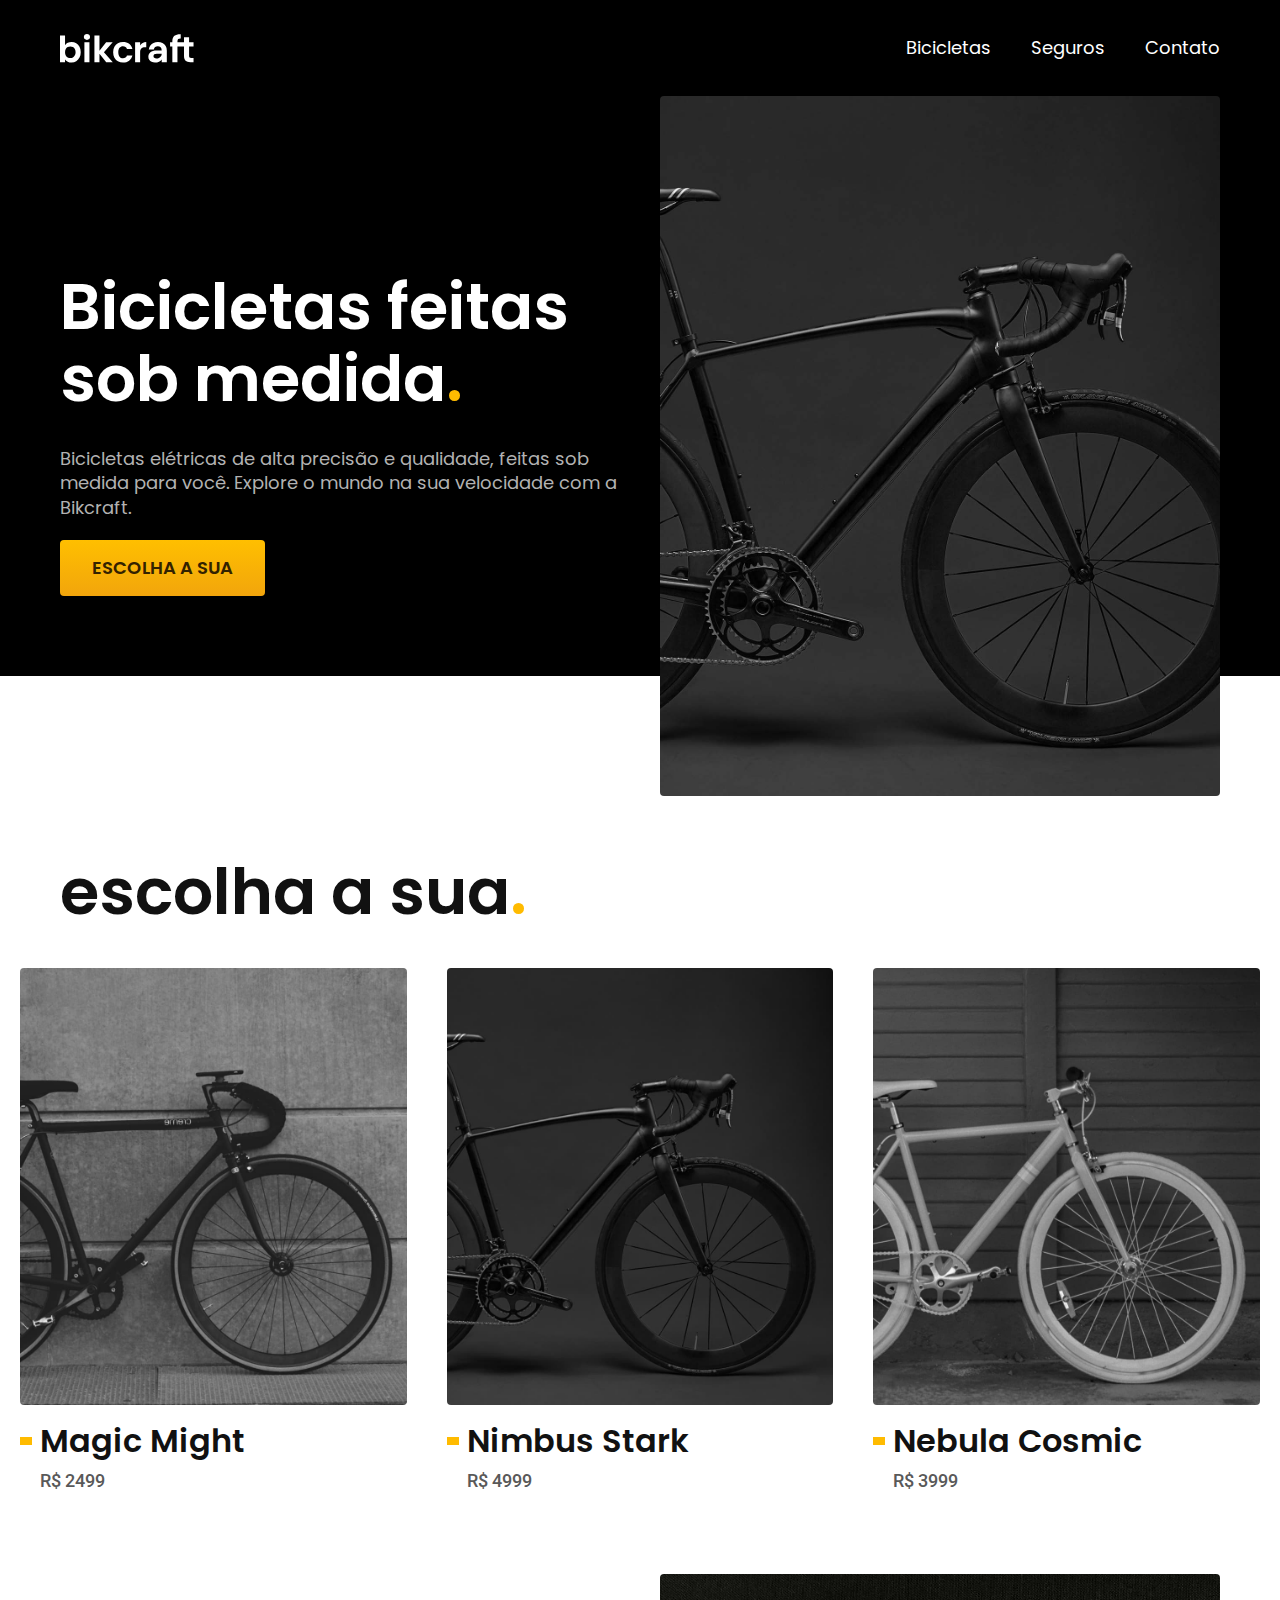
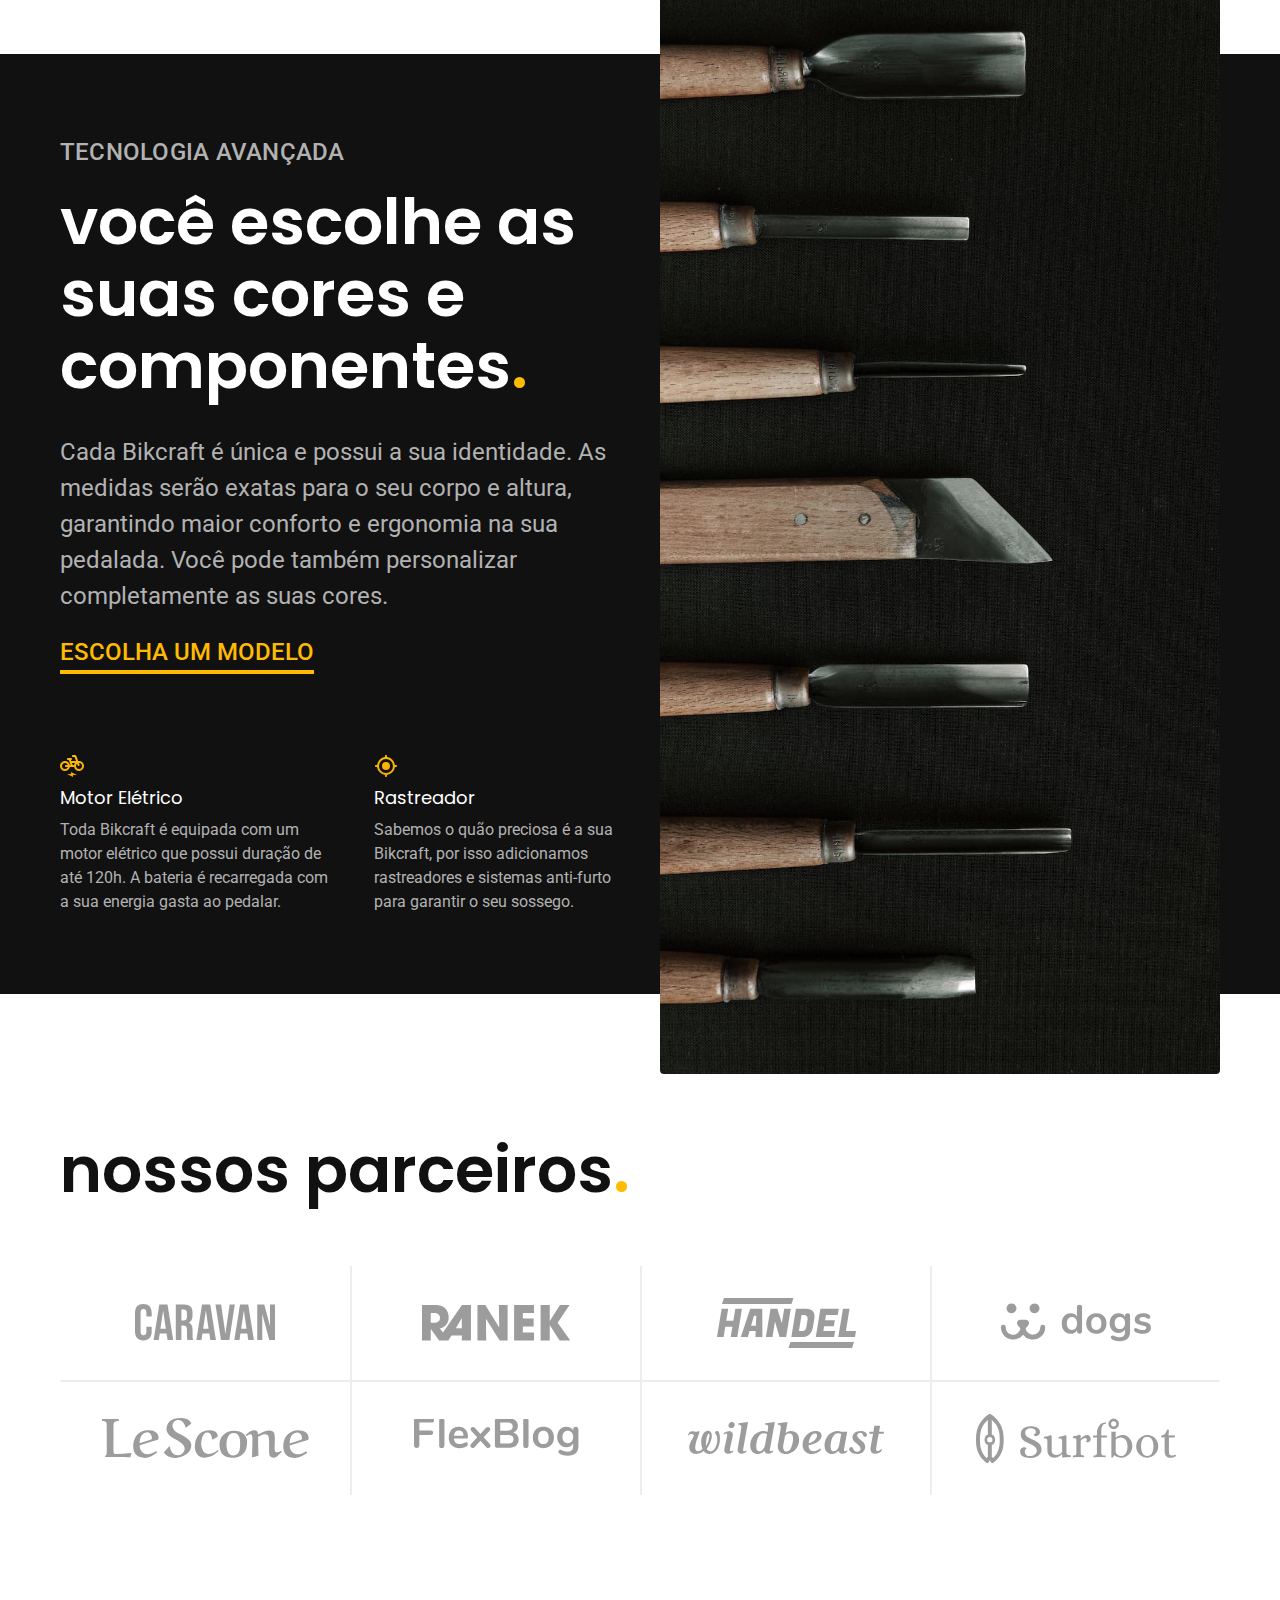
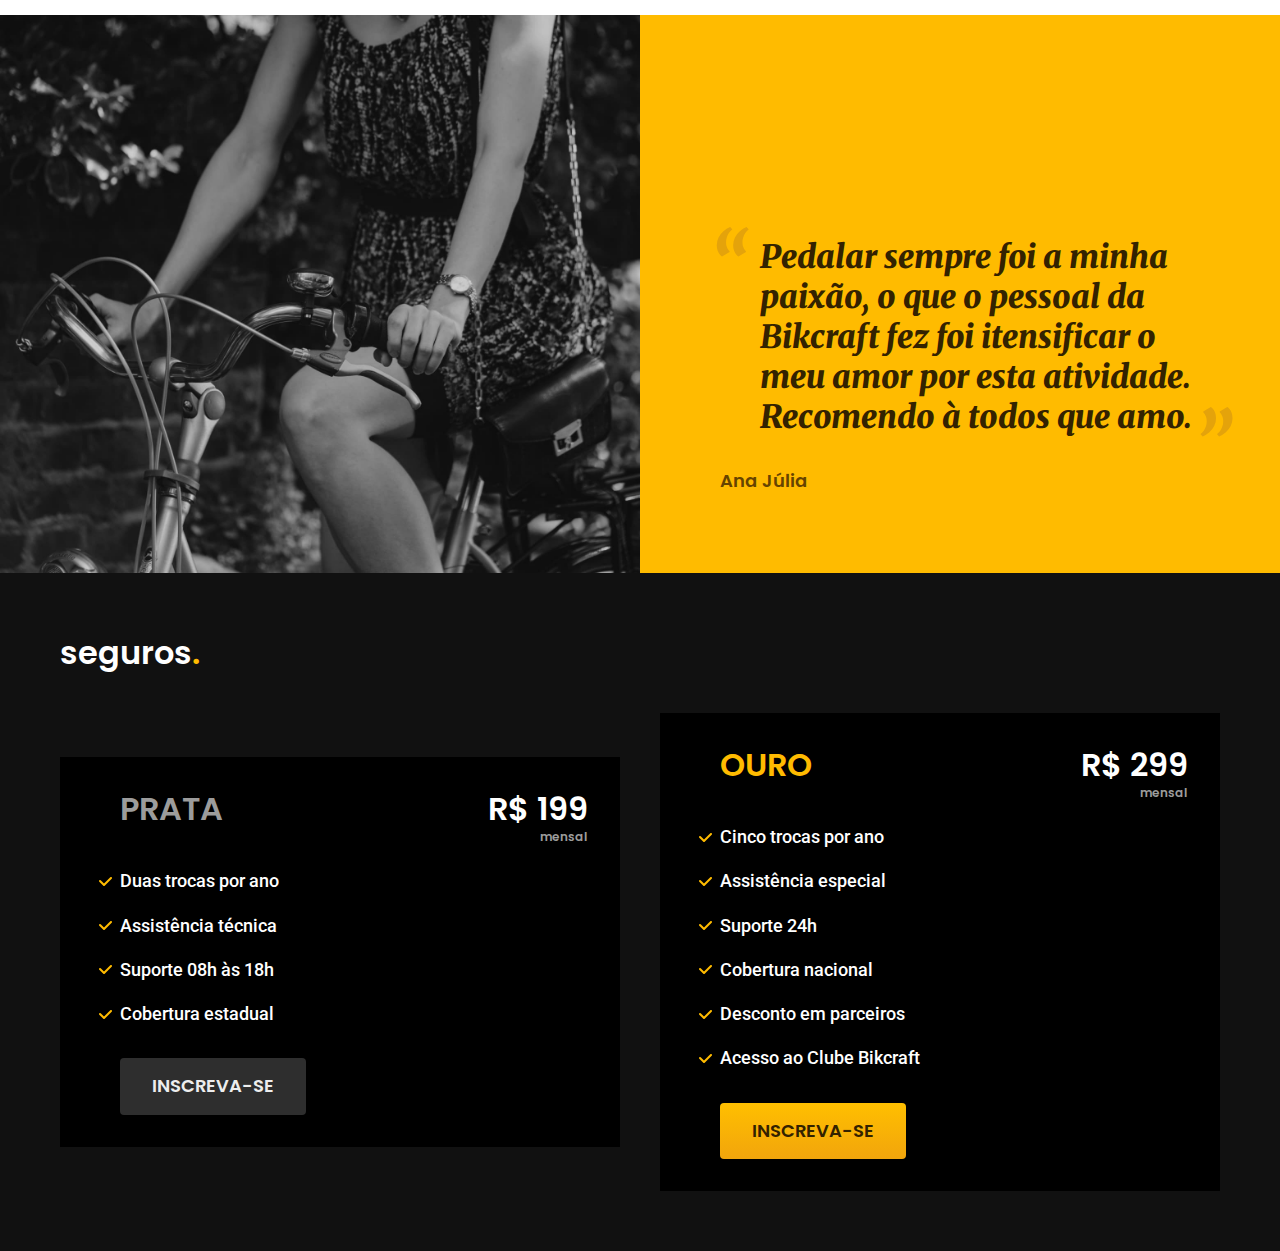
==== index.html @ 4580981f "seguros-3" ====
<!DOCTYPE html>
<html lang="pt-br">

<head>
    <meta charset="UTF-8">
    <meta http-equiv="X-UA-Compatible" content="IE=edge">
    <meta name="viewport" content="width=device-width, initial-scale=1.0">
    <title>Bikcraft - Bicicletas Elétricas</title>
    <meta name="description" content="Bicicletas elétricas de alta precisão e qualidade,  feitas sob medida para o cliente. Explore o mundo na sua velocidade com a Bikcraft.">
    <link rel="stylesheet" href="./css/style.css">
    <link rel="preconnect" href="https://fonts.googleapis.com">
    <link rel="preconnect" href="https://fonts.gstatic.com" crossorigin>
    <link href="https://fonts.googleapis.com/css2?family=Merriweather:ital,wght@1,900&family=Poppins:wght@400;600&family=Roboto:wght@400;500&display=swap" rel="stylesheet">
</head>

<body>
    <header class="header-bg">
        <div class="header container">
            <a href="./">
                <img src="./img/bikcraft.svg" alt="Bikcraft">
            </a>
            <nav aria-label="primaria"></nav>
            <ul class="header-menu font-1-m cor-0">
                <li><a href="./bicicletas.html">Bicicletas</a></li>
                <li><a href="./seguros.html">Seguros</a></li>
                <li><a href="./contato.html">Contato</a></li>
            </ul>
        </div>
    </header>
    <main class="introducao-bg">
        <div class="introducao container">
            <div class="introducao-conteudo">
                <h1 class="font-1-xxl cor-0">Bicicletas feitas sob medida<span class="cor-p1">.</span></h1>
                <p class="font-1-m cor-5">Bicicletas elétricas de alta precisão e qualidade, feitas sob medida para você. Explore o mundo na sua velocidade com a Bikcraft.</p>
                <a class="botao" href="./bicicletas.html">Escolha a sua</a>
            </div>
            <div class="introducao-imagem">
                <img src="./img/fotos/introducao.jpg" alt="Bicicleta elétrica preta.">
            </div>
        </div>
    </main>
    <article class="bicicletas-lista">
        <h2 class="font-1-xxl container">escolha a sua<span class="cor-p1">.</span></h2>
        <ul>
            <li>
                <a href="./bicicletas.html">
                    <img src="./img/bicicletas/magic-home.jpg" alt="Bicicleta Magic Might">
                    <h3 class="font-1-xl">Magic Might</h3>
                    <span class="font-2-m cor-8">R$ 2499</span>
                </a>
            </li>
            <li>
                <a href="./bicicletas.html">
                    <img src="./img/bicicletas/nimbus-home.jpg" alt="Bicicleta Nimbus Stark">
                    <h3 class="font-1-xl">Nimbus Stark</h3>
                    <span class="font-2-m cor-8">R$ 4999</span>
                </a>
            </li>
            <li>
                <a href="./bicicletas.html">
                    <img src="./img/bicicletas/nebula-home.jpg" alt="Bicicleta Nebula Cosmic">
                    <h3 class="font-1-xl">Nebula Cosmic</h3>
                    <span class="font-2-m cor-8">R$ 3999</span>
                </a>
            </li>
        </ul>
    </article>
    <article class="tecnologia-bg">
        <div class="tecnologia container">
            <div class="tecnologia-conteudo">
                <span class="font-2-l-b cor-5">Tecnologia avançada</span>
                <h2 class="font-1-xxl cor-0">você escolhe as suas cores e componentes<span class="cor-p1">.</span></h2>
                <p class="font-2-l cor-5">Cada Bikcraft é única e possui a sua identidade. As medidas serão exatas para o seu corpo e altura, garantindo maior conforto e ergonomia na sua pedalada. Você pode também personalizar completamente as suas cores.</p>
                <a class="link" href="./bicicletas.html">escolha um modelo</a>
                <div class="tecnologia-vantagens">
                    <div>
                        <img src="./img/icones/eletrica.svg" alt="">
                        <h3 class="font-1-m cor-0">Motor Elétrico</h3>
                        <p class="font-2-s cor-5">Toda Bikcraft é equipada com um motor elétrico que possui duração de até 120h. A bateria é recarregada com a sua energia gasta ao pedalar.</p>
                    </div>
                    <div>
                        <img src="./img/icones/rastreador.svg" alt="">
                        <h3 class="font-1-m cor-0">Rastreador</h3>
                        <p class="font-2-s cor-5">Sabemos o quão preciosa é a sua Bikcraft, por isso adicionamos rastreadores e sistemas anti-furto para garantir o seu sossego.</p>
                    </div>
                </div>
            </div>
            <div class="tecnologia-imagem">
                <img src="./img/fotos/tecnologia.jpg" alt="">
            </div>
        </div>
    </article>
    <section class="parceiros container">
        <h2 class="font-1-xxl">nossos parceiros<span class="cor-p1">.</span></h2>
        <ul>
            <li><img src="./img/parceiros/caravan.svg" alt="caravan"></li>
            <li><img src="./img/parceiros/ranek.svg" alt="ranek"></li>
            <li><img src="./img/parceiros/handel.svg" alt="handel"></li>
            <li><img src="./img/parceiros/dogs.svg" alt="dogs"></li>
            <li><img src="./img/parceiros/lescone.svg" alt="lescone"></li>
            <li><img src="./img/parceiros/flexblog.svg" alt="flexblog"></li>
            <li><img src="./img/parceiros/wildbeast.svg" alt="wildbeast"></li>
            <li><img src="./img/parceiros/surfbot.svg" alt="surfbot"></li>
        </ul>
    </section>
    <section class="depoimento" aria-label="depoimento">
        <div>
            <img src="img/fotos/depoimento.jpg" alt="Pessoa pedalando uma bikcraft">
        </div>
        <div class="depoimento-conteudo">
            <blockquote class="font-1-xl cor-p5">
                <p>
                Pedalar sempre foi a minha paixão, o que o pessoal da Bikcraft fez foi itensificar o meu amor por esta atividade. Recomendo à todos que amo.
                </p>
        </blockquote>
            <span class="font-1-m-b cor-p4">Ana Júlia</span>
        </div>
    </section>
    <article class="seguros-bg">
        <div class="seguros container">
        <h2 class="font-1-xl cor-0 ">seguros<span class="cor-p1">.</span></h2>
        <div class="seguros-item">
            <h3 class="font-1-xl cor-6">PRATA</h3>
            <span class="font-1-xl cor-0">R$ 199 <span class="font-1-xs cor-6">mensal</span></span>
            <ul class="font-2-m cor-0">
                <li>Duas trocas por ano</li>
                <li>Assistência técnica</li>
                <li>Suporte 08h às 18h</li>
                <li>Cobertura estadual</li>
            </ul>
            <a href="./seguros.html" class="botao secundario">inscreva-se</a>
        </div>
        <div class="seguros-item">
            <h3 class="font-1-xl cor-p1">OURO</h3>
            <span class="font-1-xl cor-0">R$ 299 <span class="font-1-xs cor-6">mensal</span></span>
            <ul class="font-2-m cor-0">
                <li>Cinco trocas por ano</li>
                <li>Assistência especial</li>
                <li>Suporte 24h</li>
                <li>Cobertura nacional</li>
                <li>Desconto em parceiros</li>
                <li>Acesso ao Clube Bikcraft</li>
            </ul>
            <a href="./seguros.html" class="botao">inscreva-se</a>
        </div>
    </div>
    </article>
</bdy>
</html>
---- css/style.css ----
/*  Global */
@import "./global/global.css";
@import "./global/header.css";

/* Utilidades */
@import "./utilidades/tipografia.css";
@import "./utilidades/cores.css";
@import "./utilidades/componentes.css";

/* Home */
@import "./home/introducao.css";
@import "./home/tecnologia.css";
@import "./home/parceiros.css";
@import "./home/depoimento.css";

/* Bicicletas */
@import "./bicicletas/bicicletas-lista.css";

/* Seguros */
@import "./seguros/seguros.css";
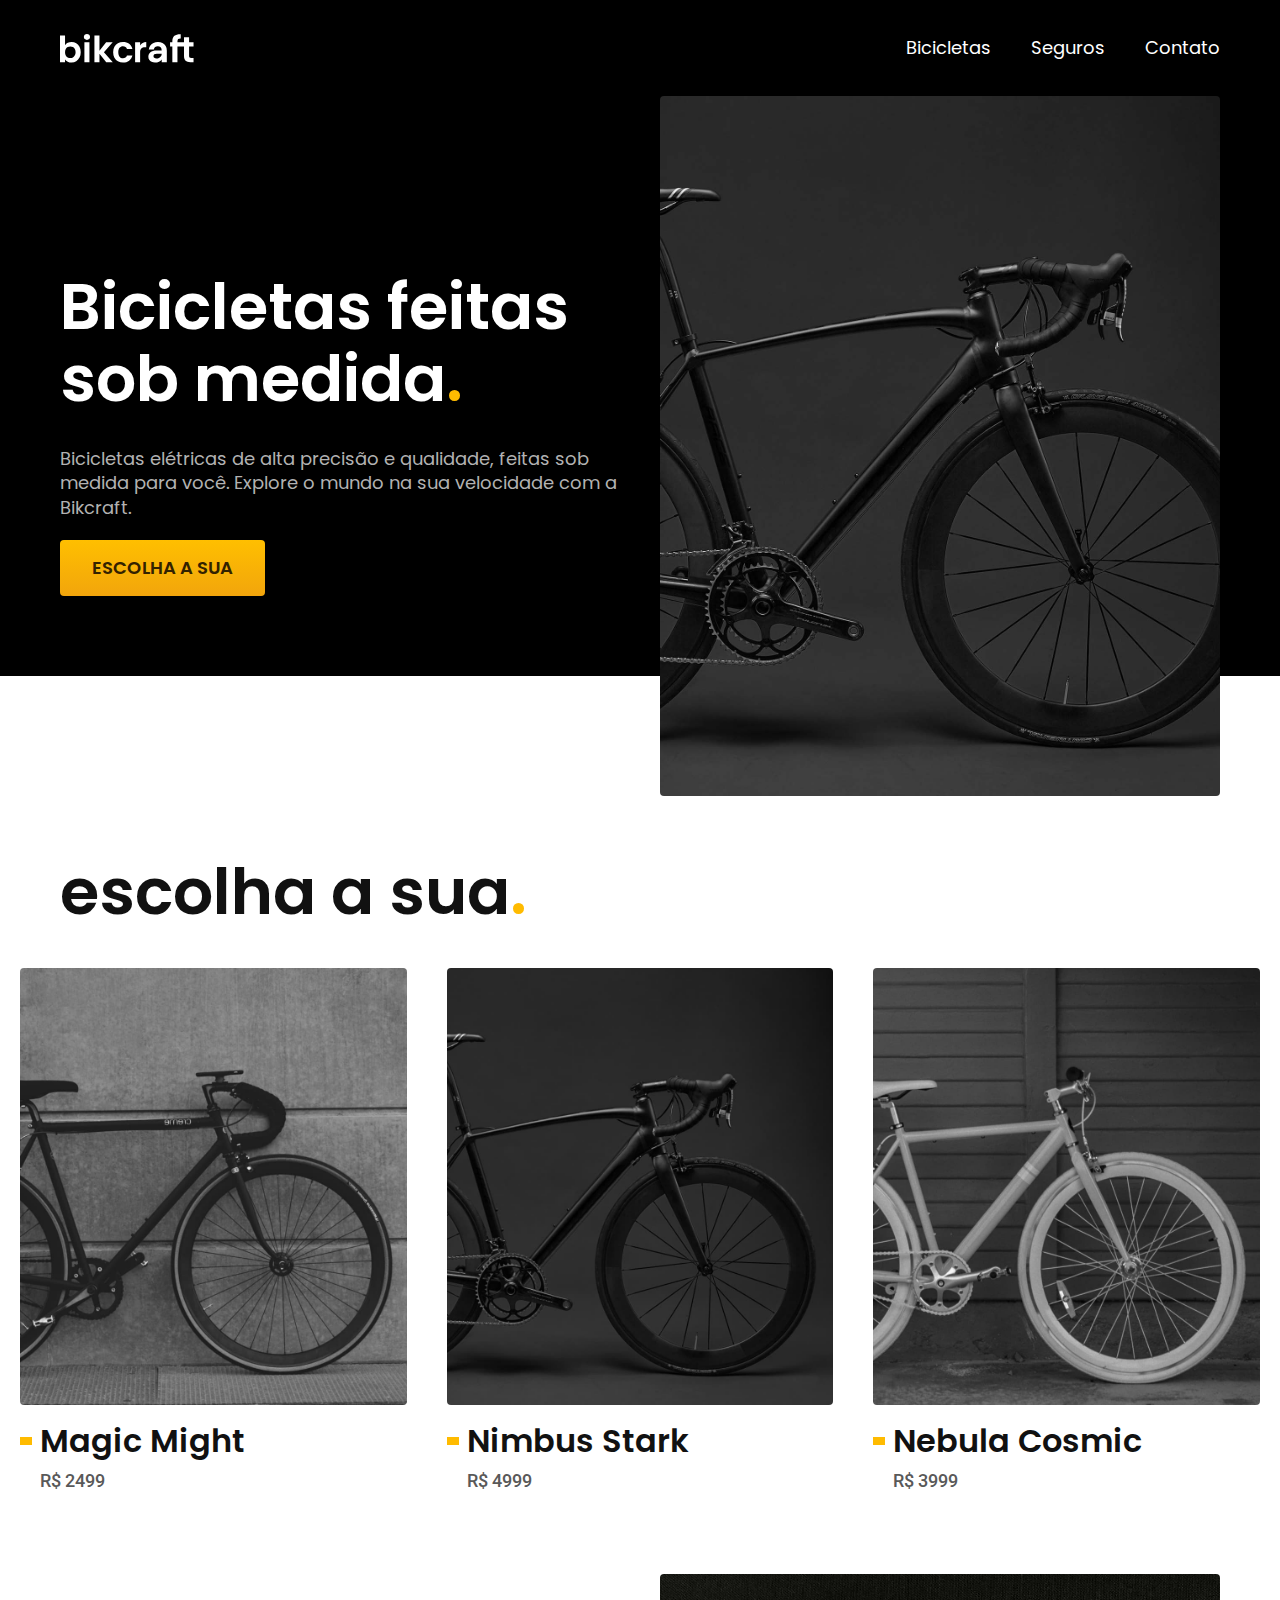
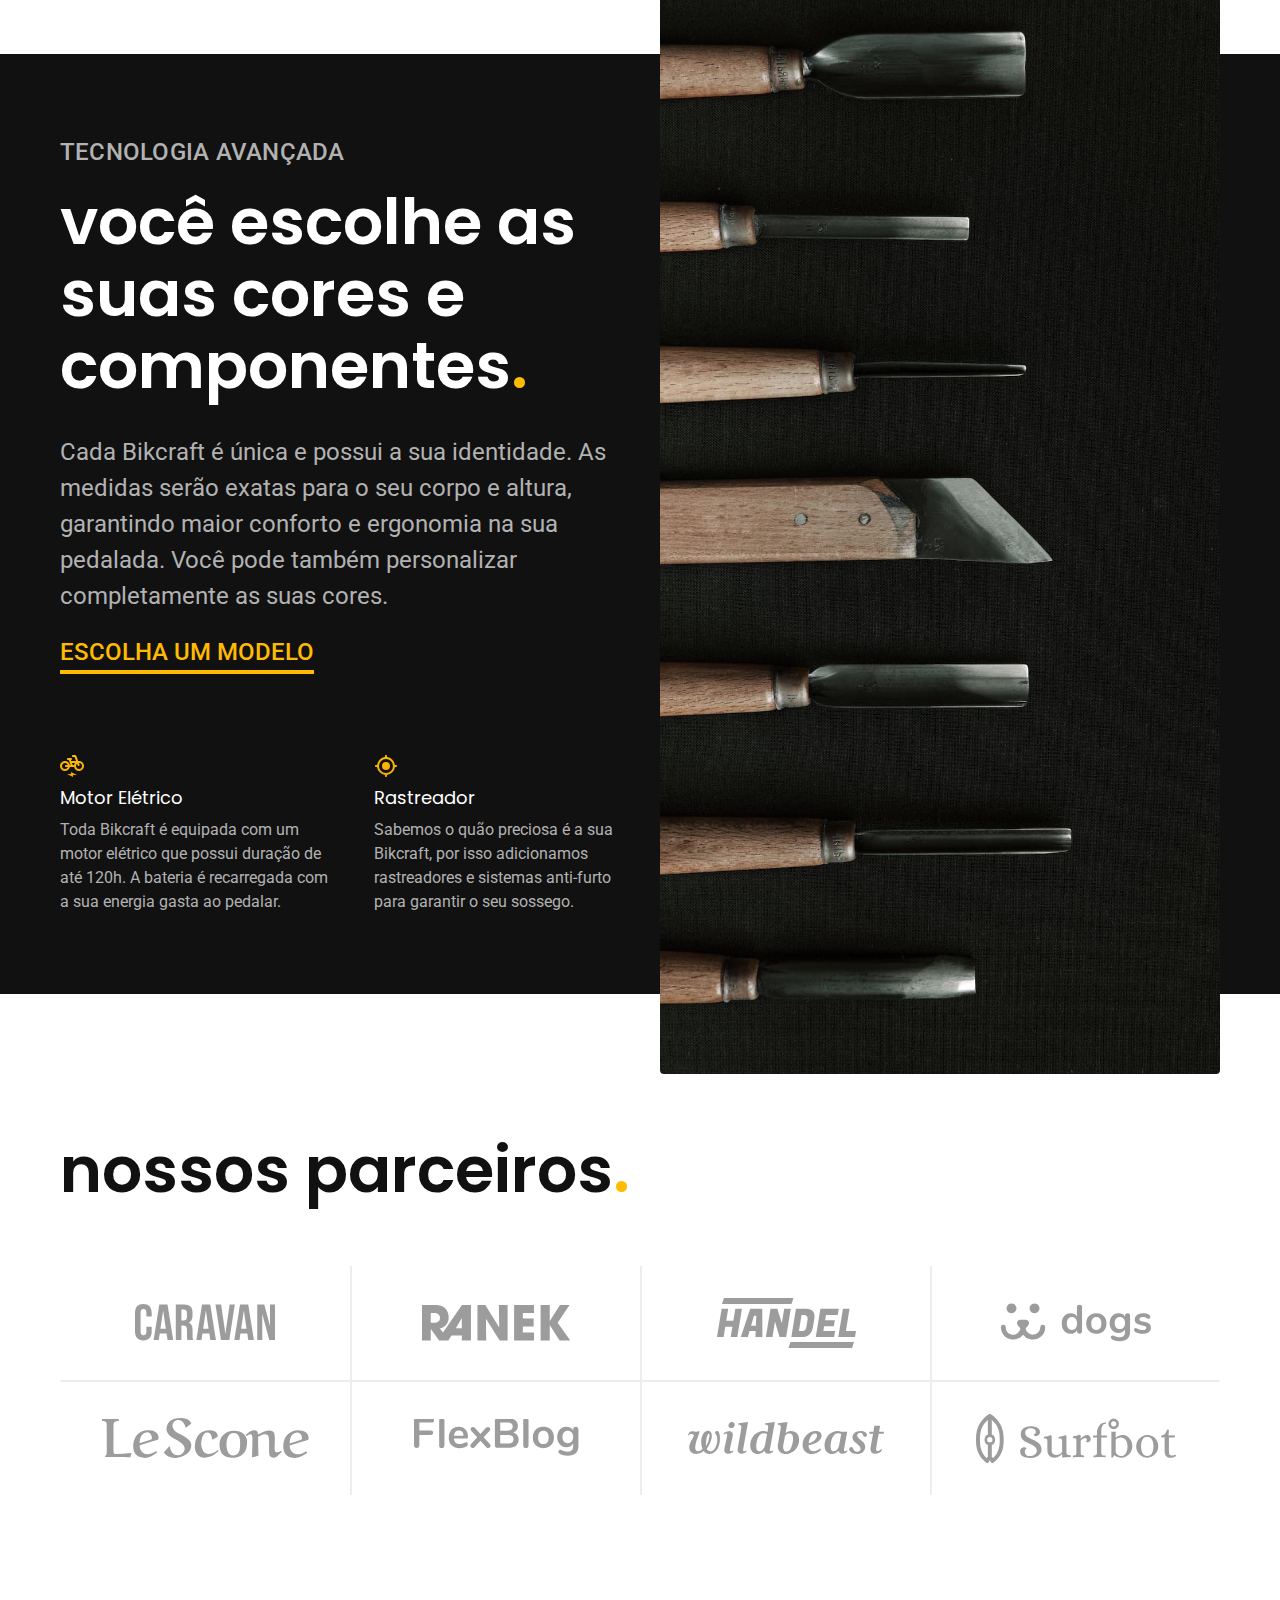
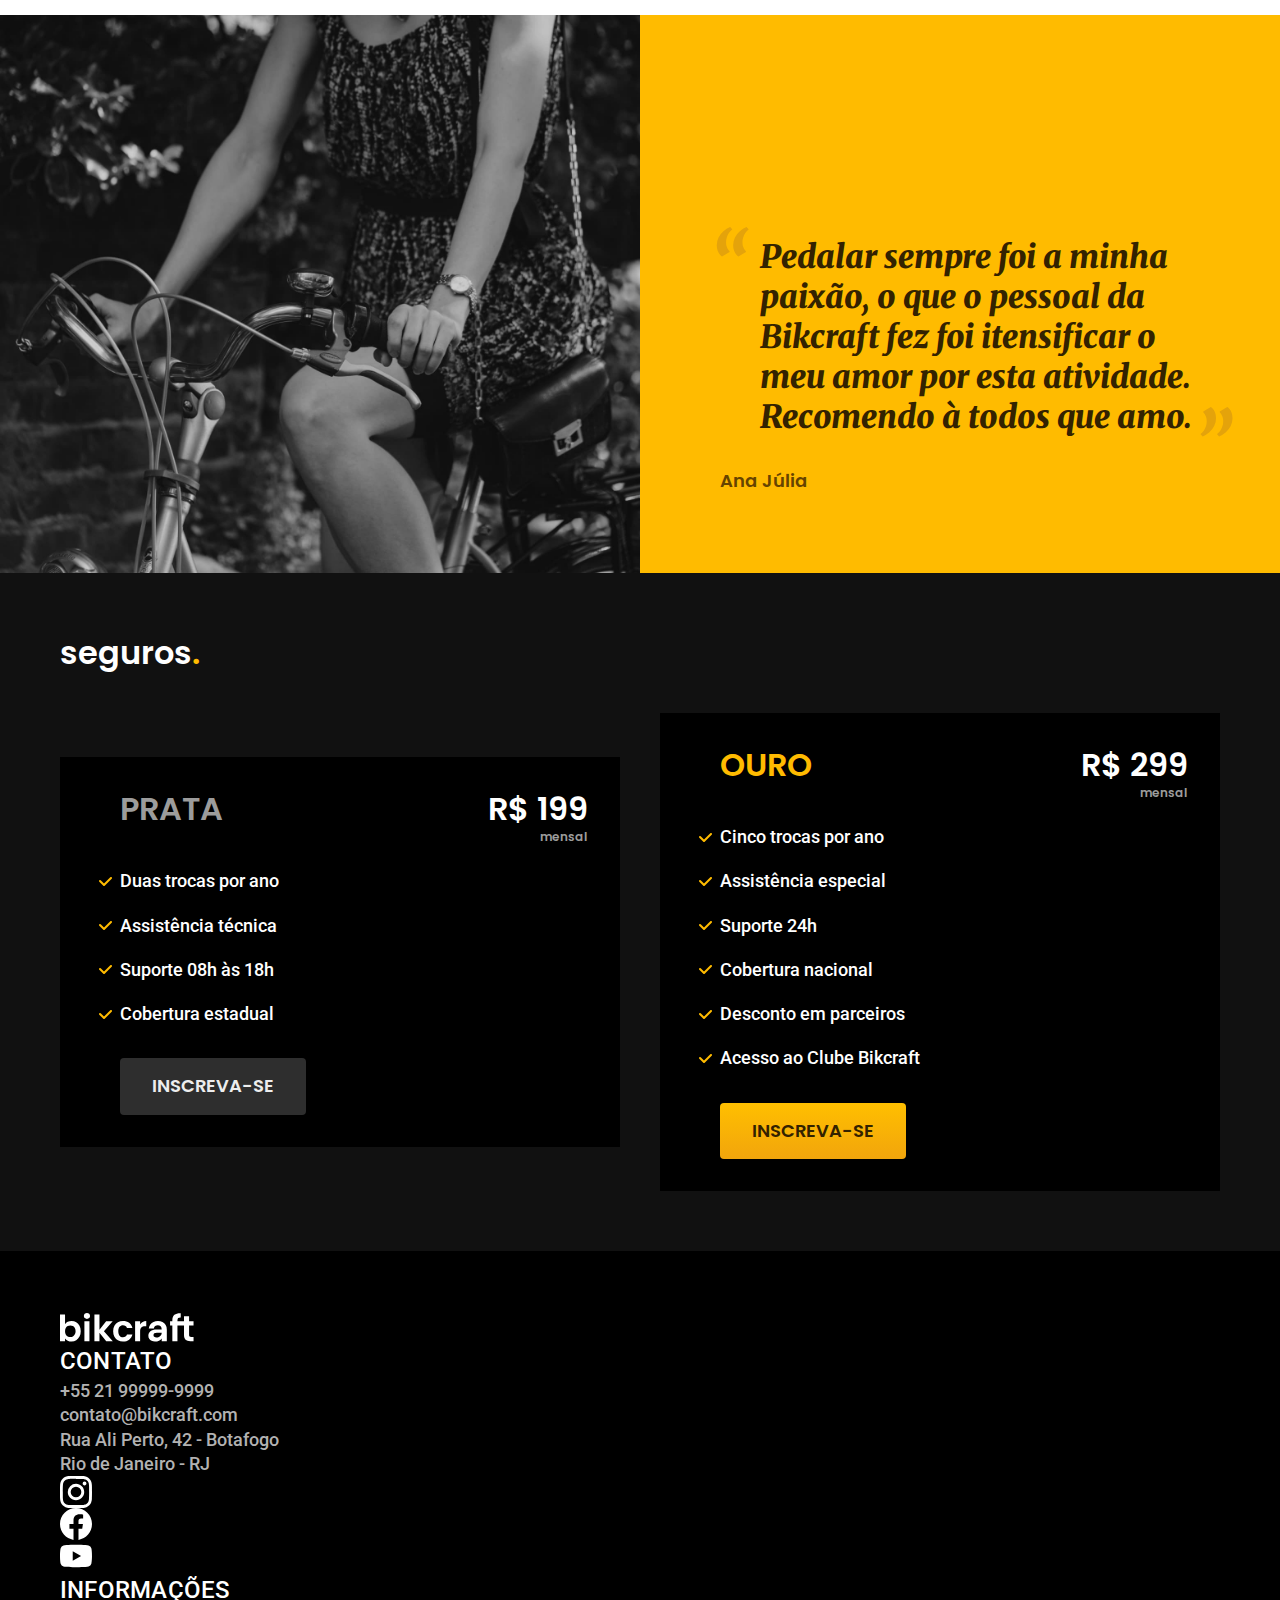
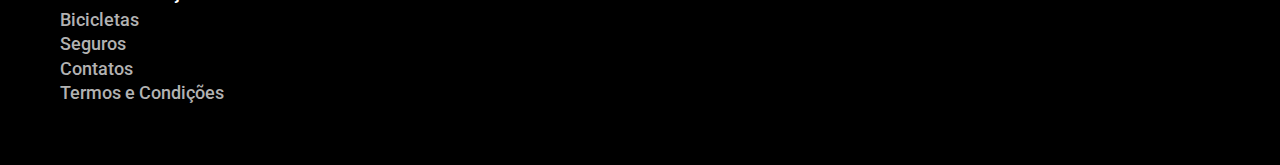
==== commit e1d27286: "footer-1" ====
--- a/index.html
+++ b/index.html
@@ -145,5 +145,33 @@
         </div>
     </div>
     </article>
+    <footer class="footer-bg">
+        <div class="footer container">
+            <img src="./img/bikcraft.svg" alt="">
+            <div class="footer-contato">
+                <h3 class="font-2-l-b cor-0">contato</h3>
+                <ul class="font-2-m cor-5">
+                    <li><a href="tel:+55219999999999">+55 21 99999-9999</a></li>
+                    <li><a href="mailto:contato@bikcraft.com">contato@bikcraft.com</a></li>
+                    <li>Rua Ali Perto, 42 - Botafogo</li>
+                    <li>Rio de Janeiro - RJ</li>
+                </ul>
+                <div class="footer-redes">
+                    <img src="./img/redes/instagram.svg" alt="Instagram">
+                    <img src="./img/redes/facebook.svg" alt="Facebook">
+                    <img src="./img/redes/youtube.svg" alt="YouTube">
+                </div>
+            </div>
+            <div class="footer-informacoes">
+                <h3 class="font-2-l-b cor-0">informações</h3>
+                <ul class="font-2-m cor-5">
+                    <li><a href="./bicicletas.html">Bicicletas</a></li>
+                    <li><a href="./seguros.html">Seguros</a></li>
+                    <li><a href="./contato.html">Contatos</a></li>
+                    <li><a href="./termos.html">Termos e Condições</a></li>
+                </ul>
+            </div>
+        </div>
+    </footer>
 </bdy>
 </html>--- a/css/style.css
+++ b/css/style.css
@@ -1,6 +1,7 @@
 /*  Global */
 @import "./global/global.css";
 @import "./global/header.css";
+@import "./global/footer.css";
 
 /* Utilidades */
 @import "./utilidades/tipografia.css";
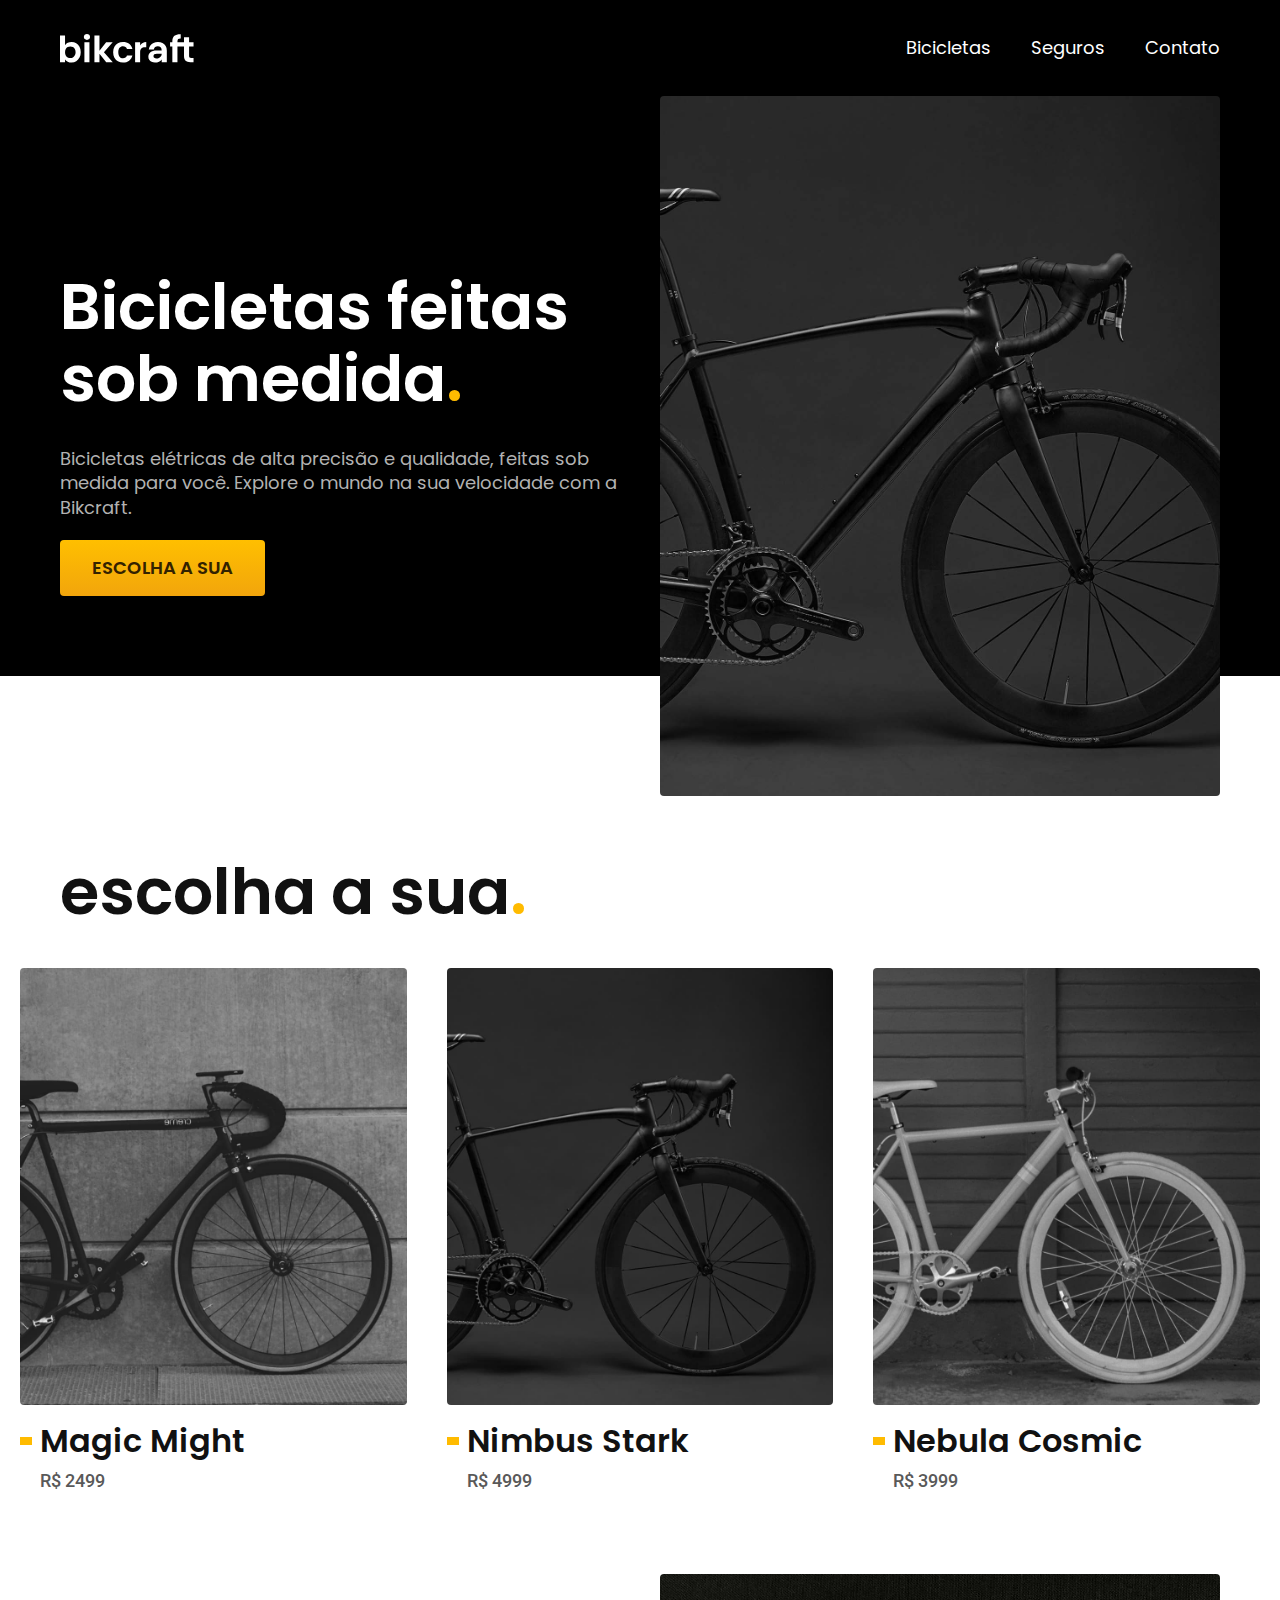
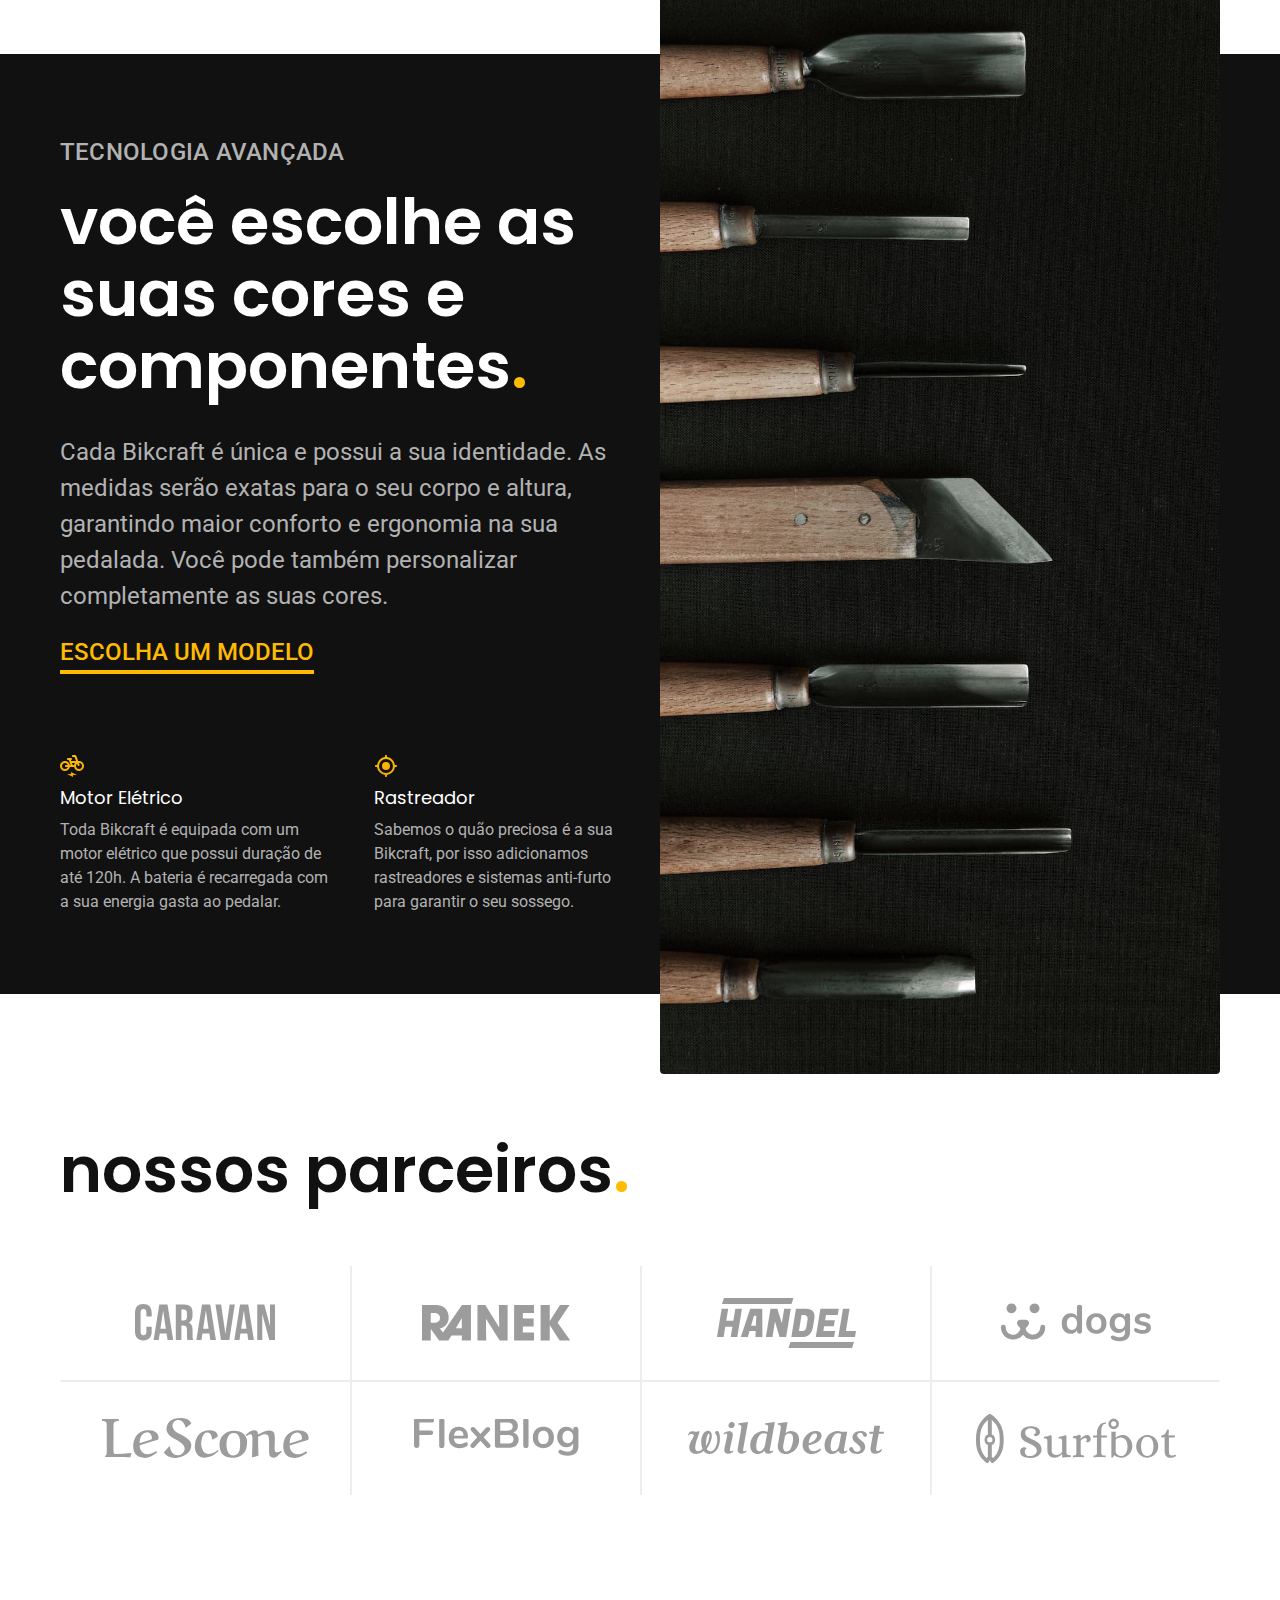
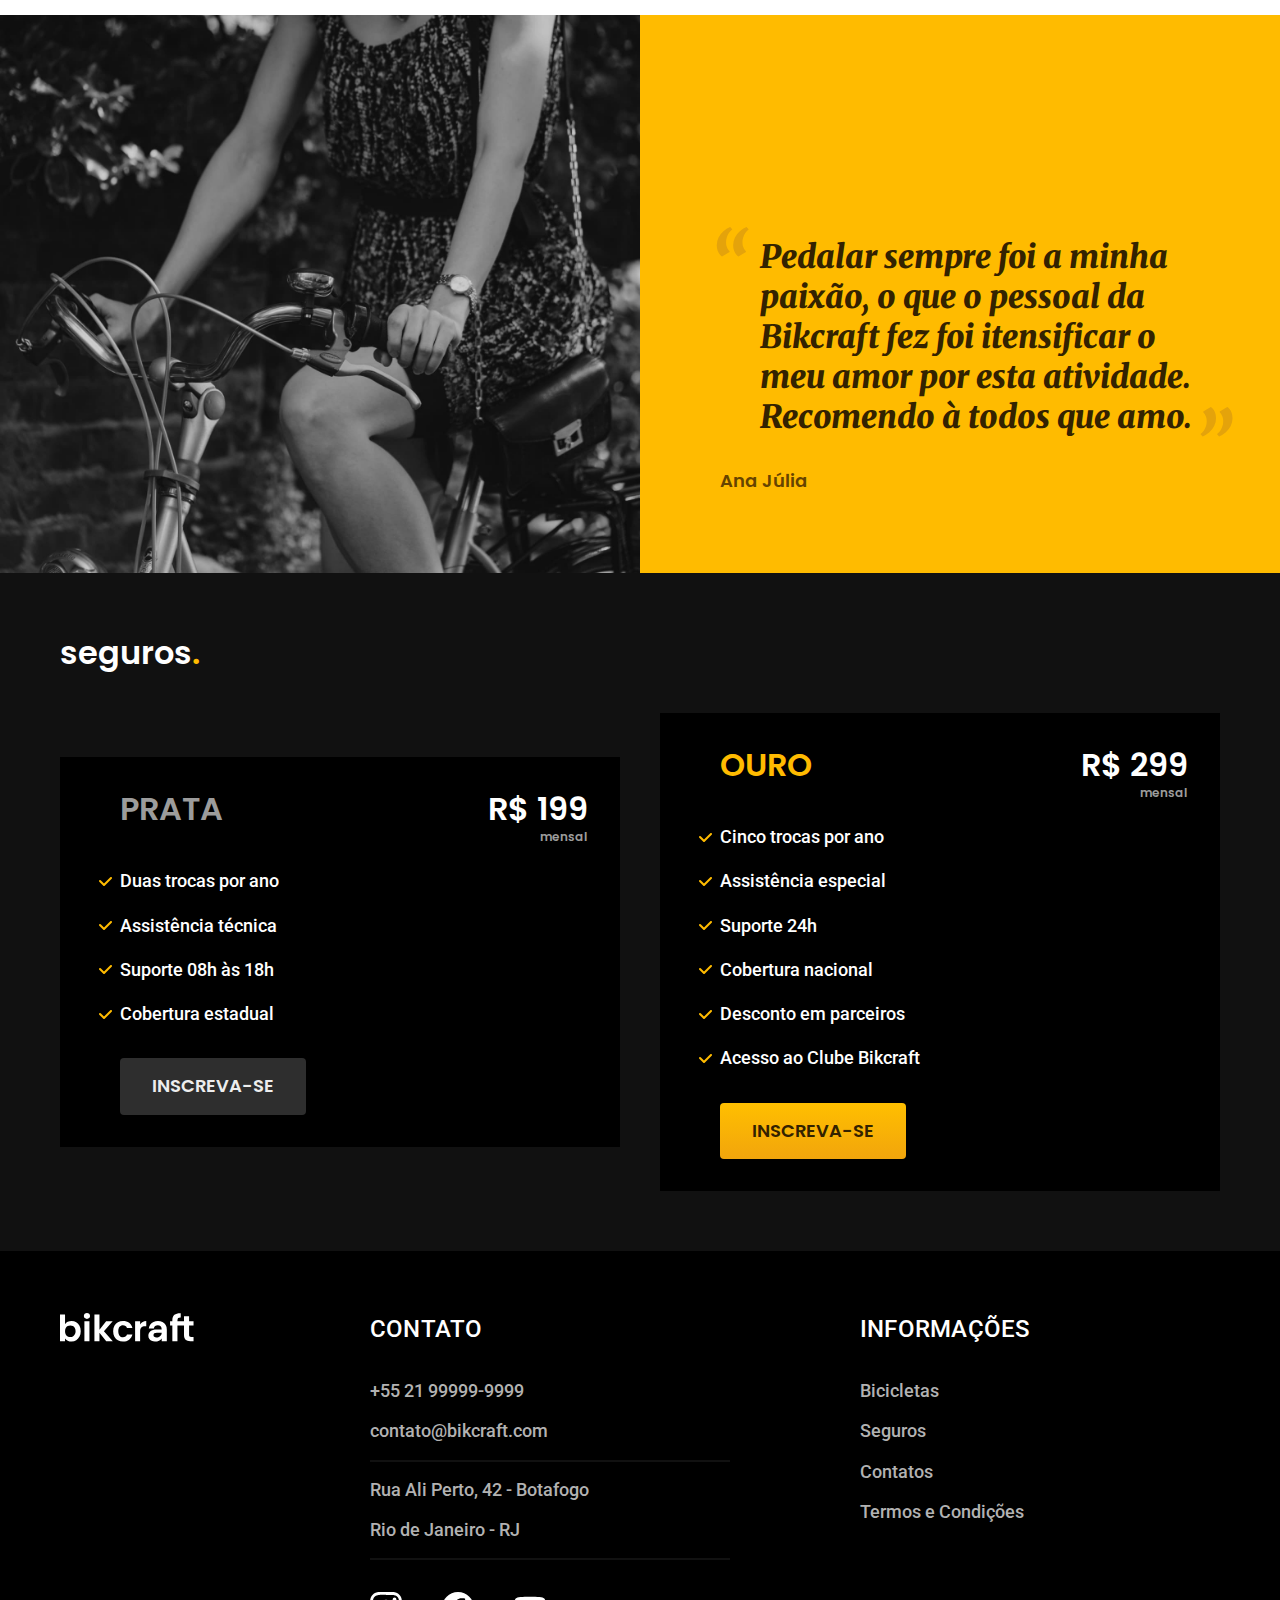
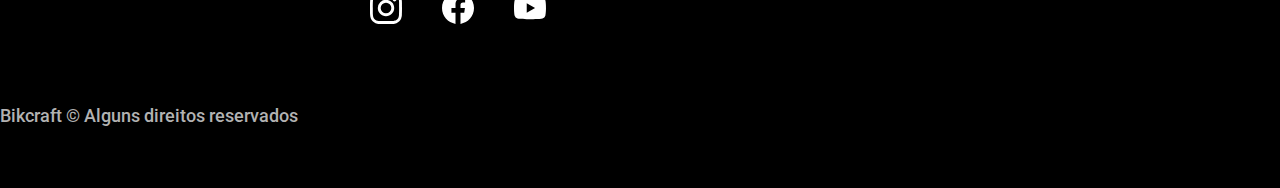
==== commit 7a1fead1: "footer-2" ====
--- a/index.html
+++ b/index.html
@@ -172,6 +172,7 @@
                 </ul>
             </div>
         </div>
+        <p class="footer-copy font-2-m cor-5">Bikcraft © Alguns direitos reservados</p>
     </footer>
 </bdy>
 </html>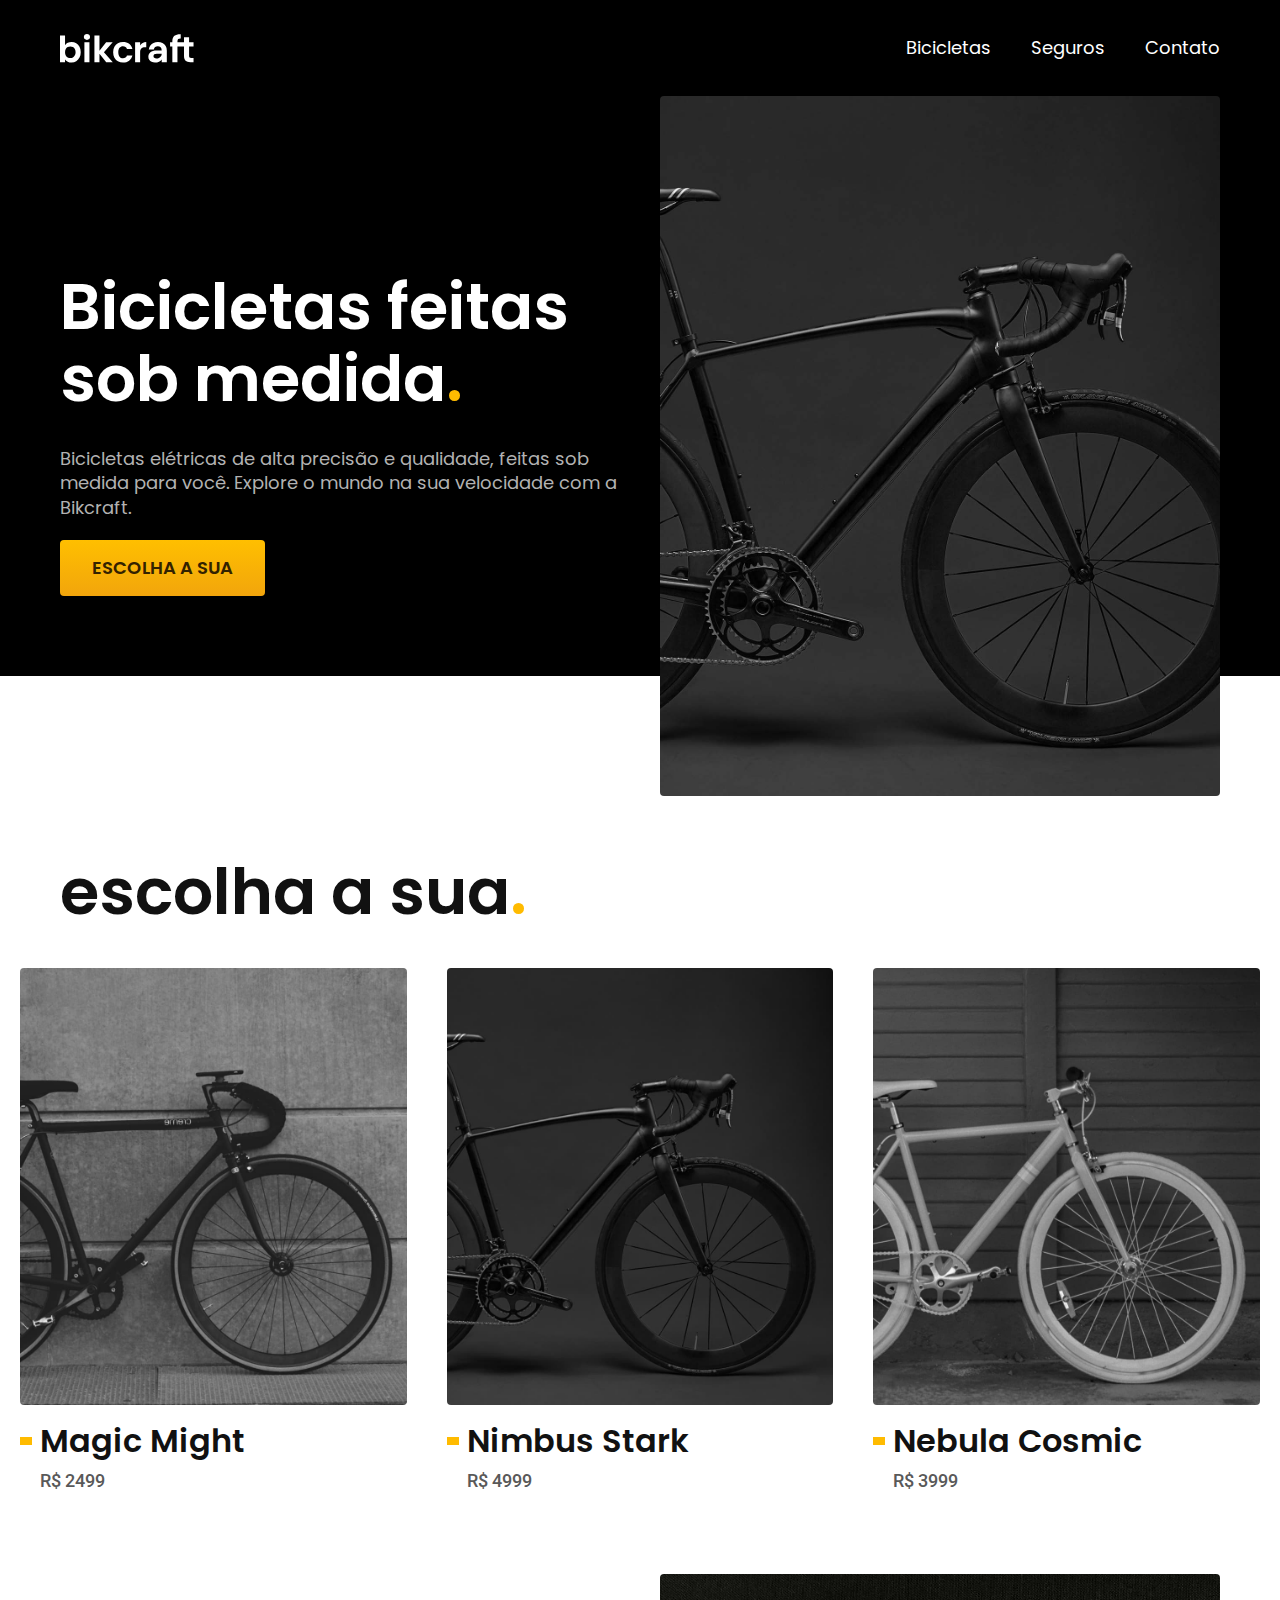
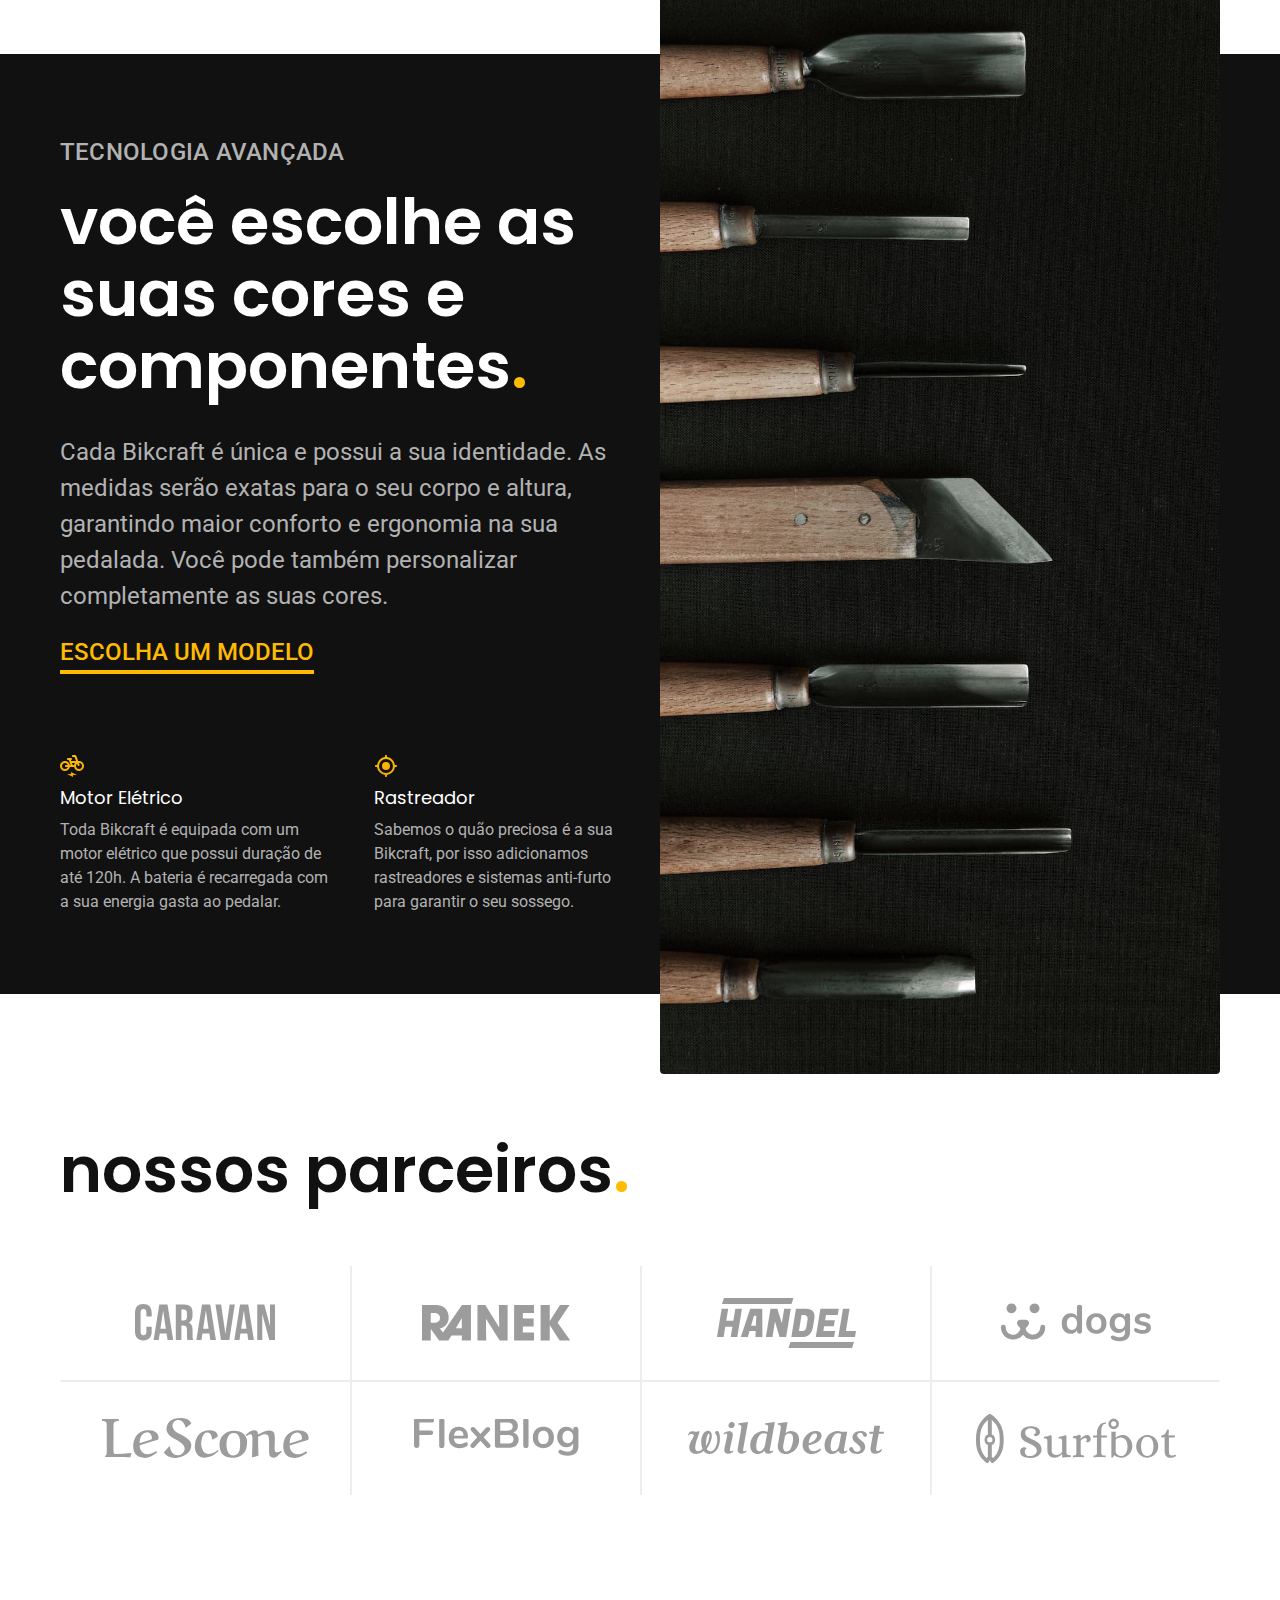
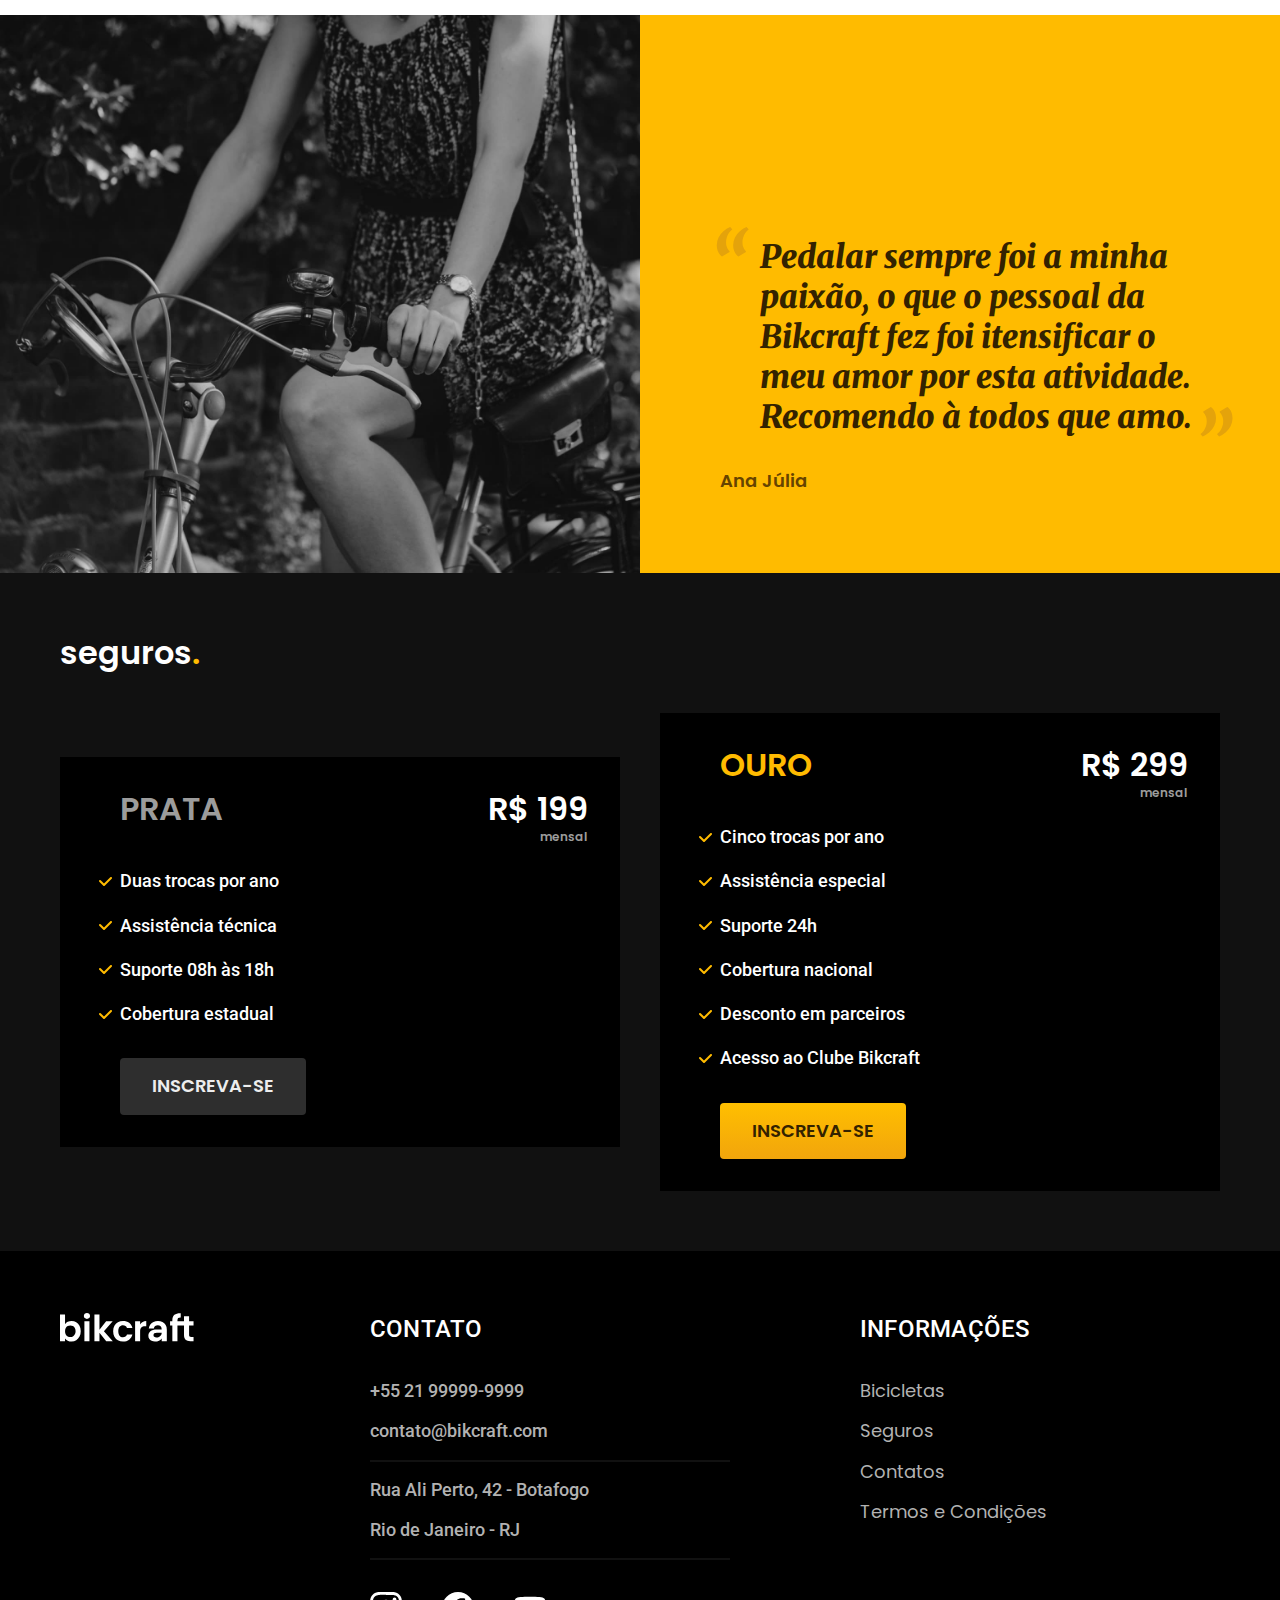
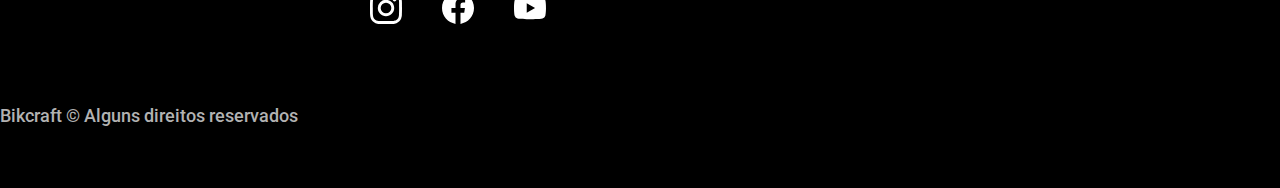
==== commit 720e44fc: "termos" ====
--- a/index.html
+++ b/index.html
@@ -164,7 +164,7 @@
             </div>
             <div class="footer-informacoes">
                 <h3 class="font-2-l-b cor-0">informações</h3>
-                <ul class="font-2-m cor-5">
+                <ul class="font-1-m cor-5">
                     <li><a href="./bicicletas.html">Bicicletas</a></li>
                     <li><a href="./seguros.html">Seguros</a></li>
                     <li><a href="./contato.html">Contatos</a></li>
@@ -174,5 +174,5 @@
         </div>
         <p class="footer-copy font-2-m cor-5">Bikcraft © Alguns direitos reservados</p>
     </footer>
-</bdy>
+</body>
 </html>--- a/css/style.css
+++ b/css/style.css
@@ -18,4 +18,7 @@
 @import "./bicicletas/bicicletas-lista.css";
 
 /* Seguros */
-@import "./seguros/seguros.css";+@import "./seguros/seguros.css";
+
+/* Termos */
+@import "./termos/termos.css";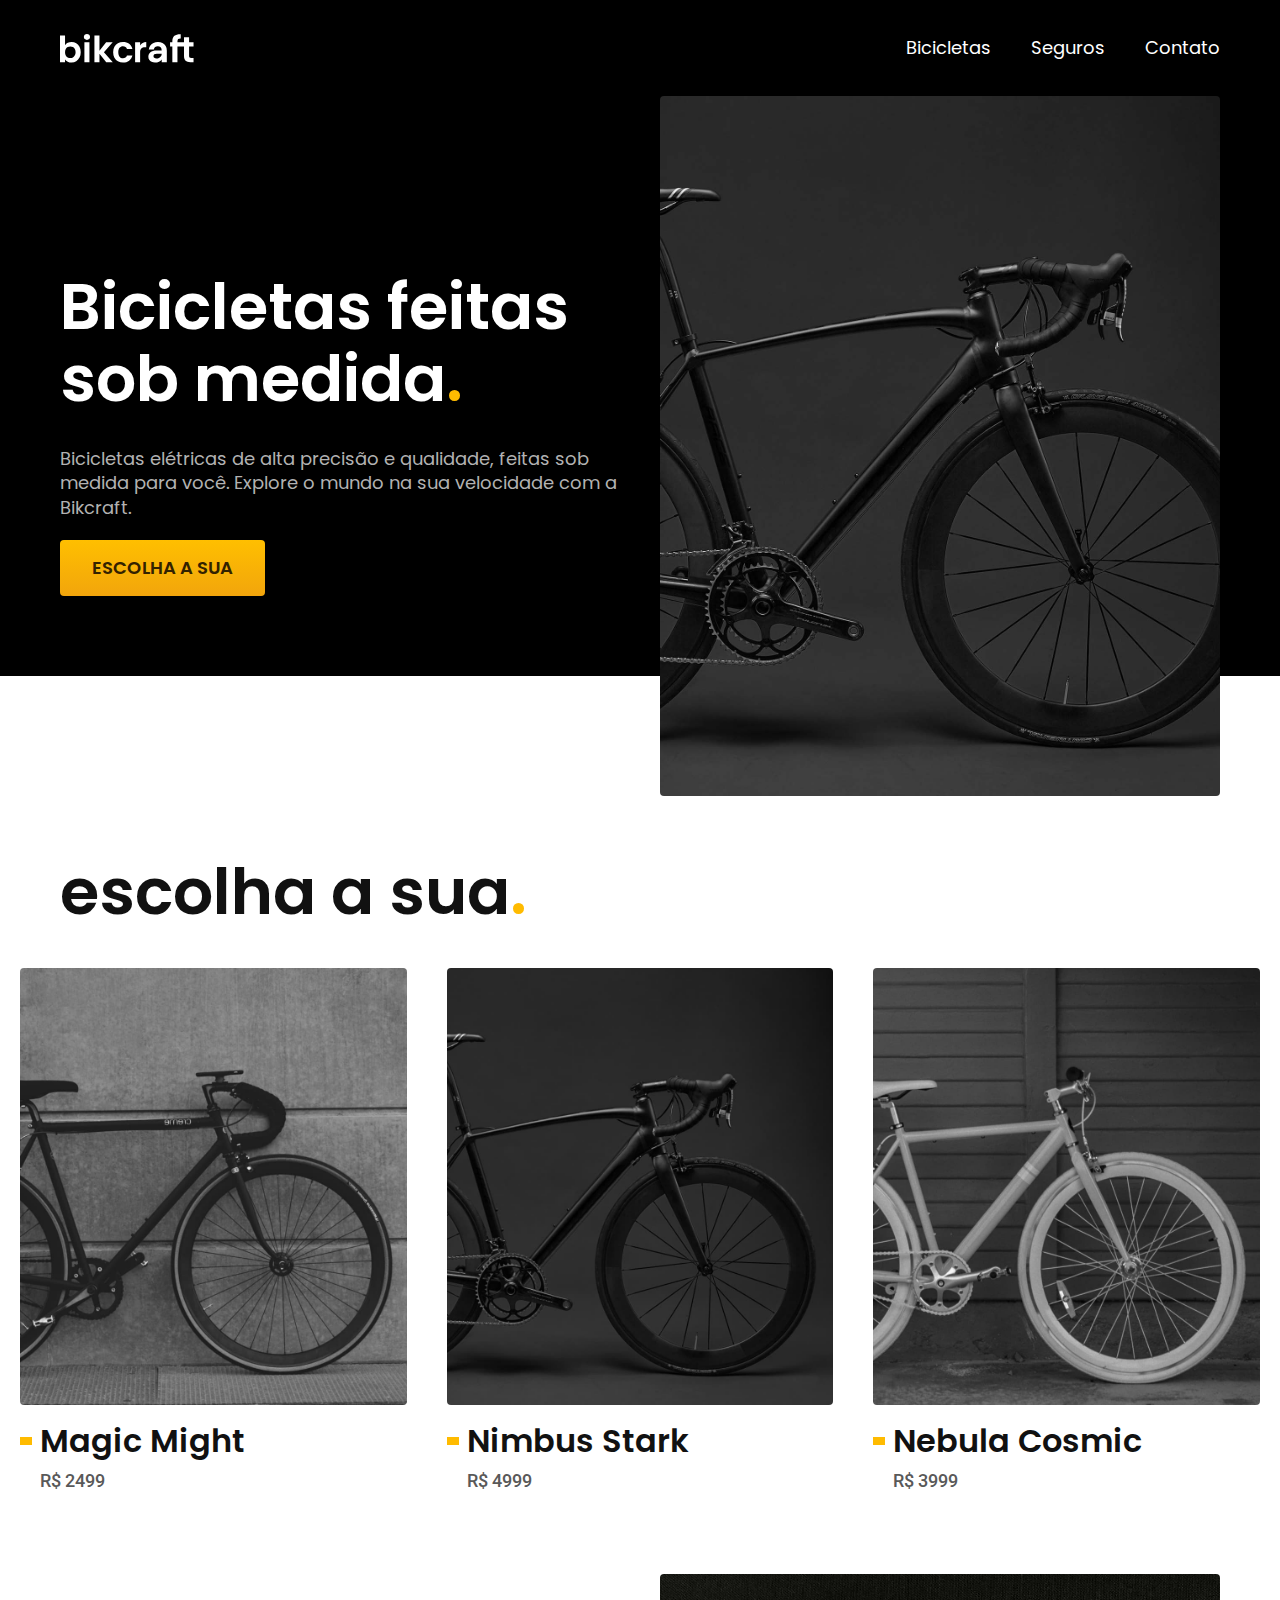
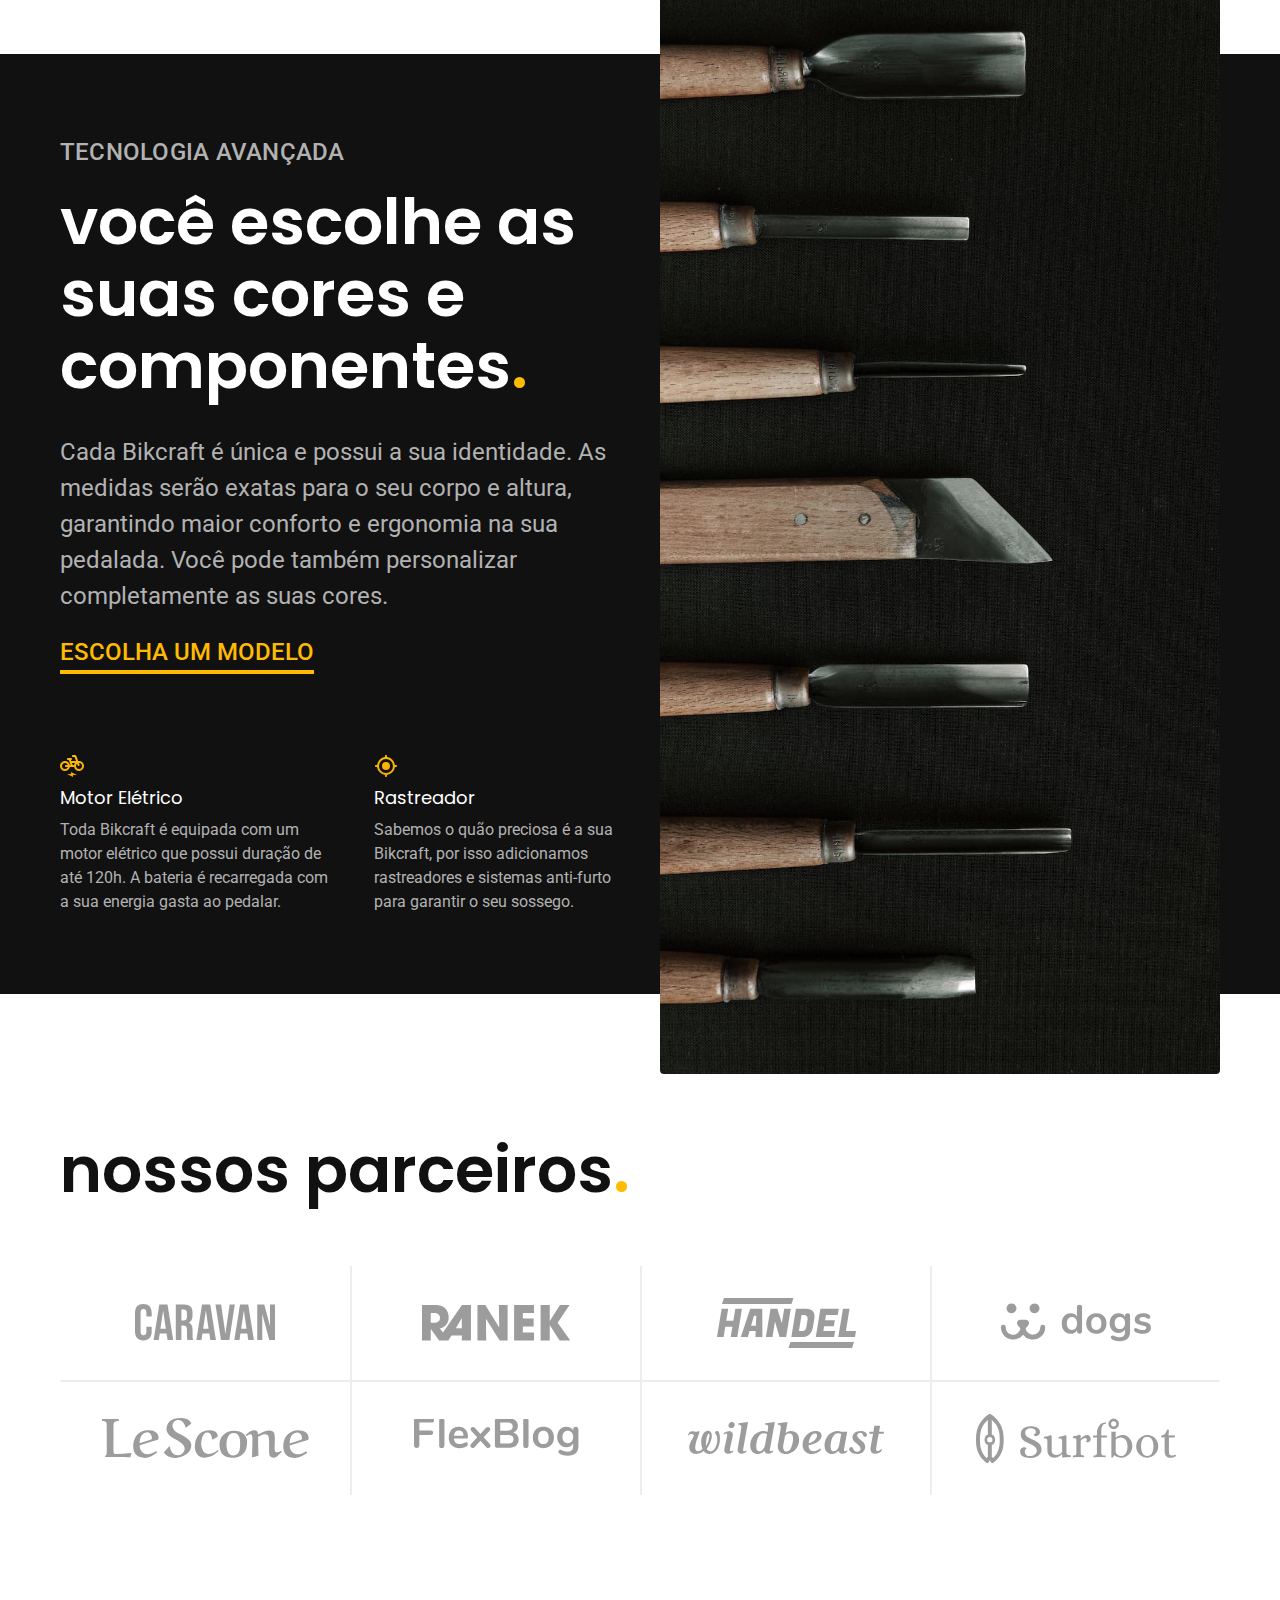
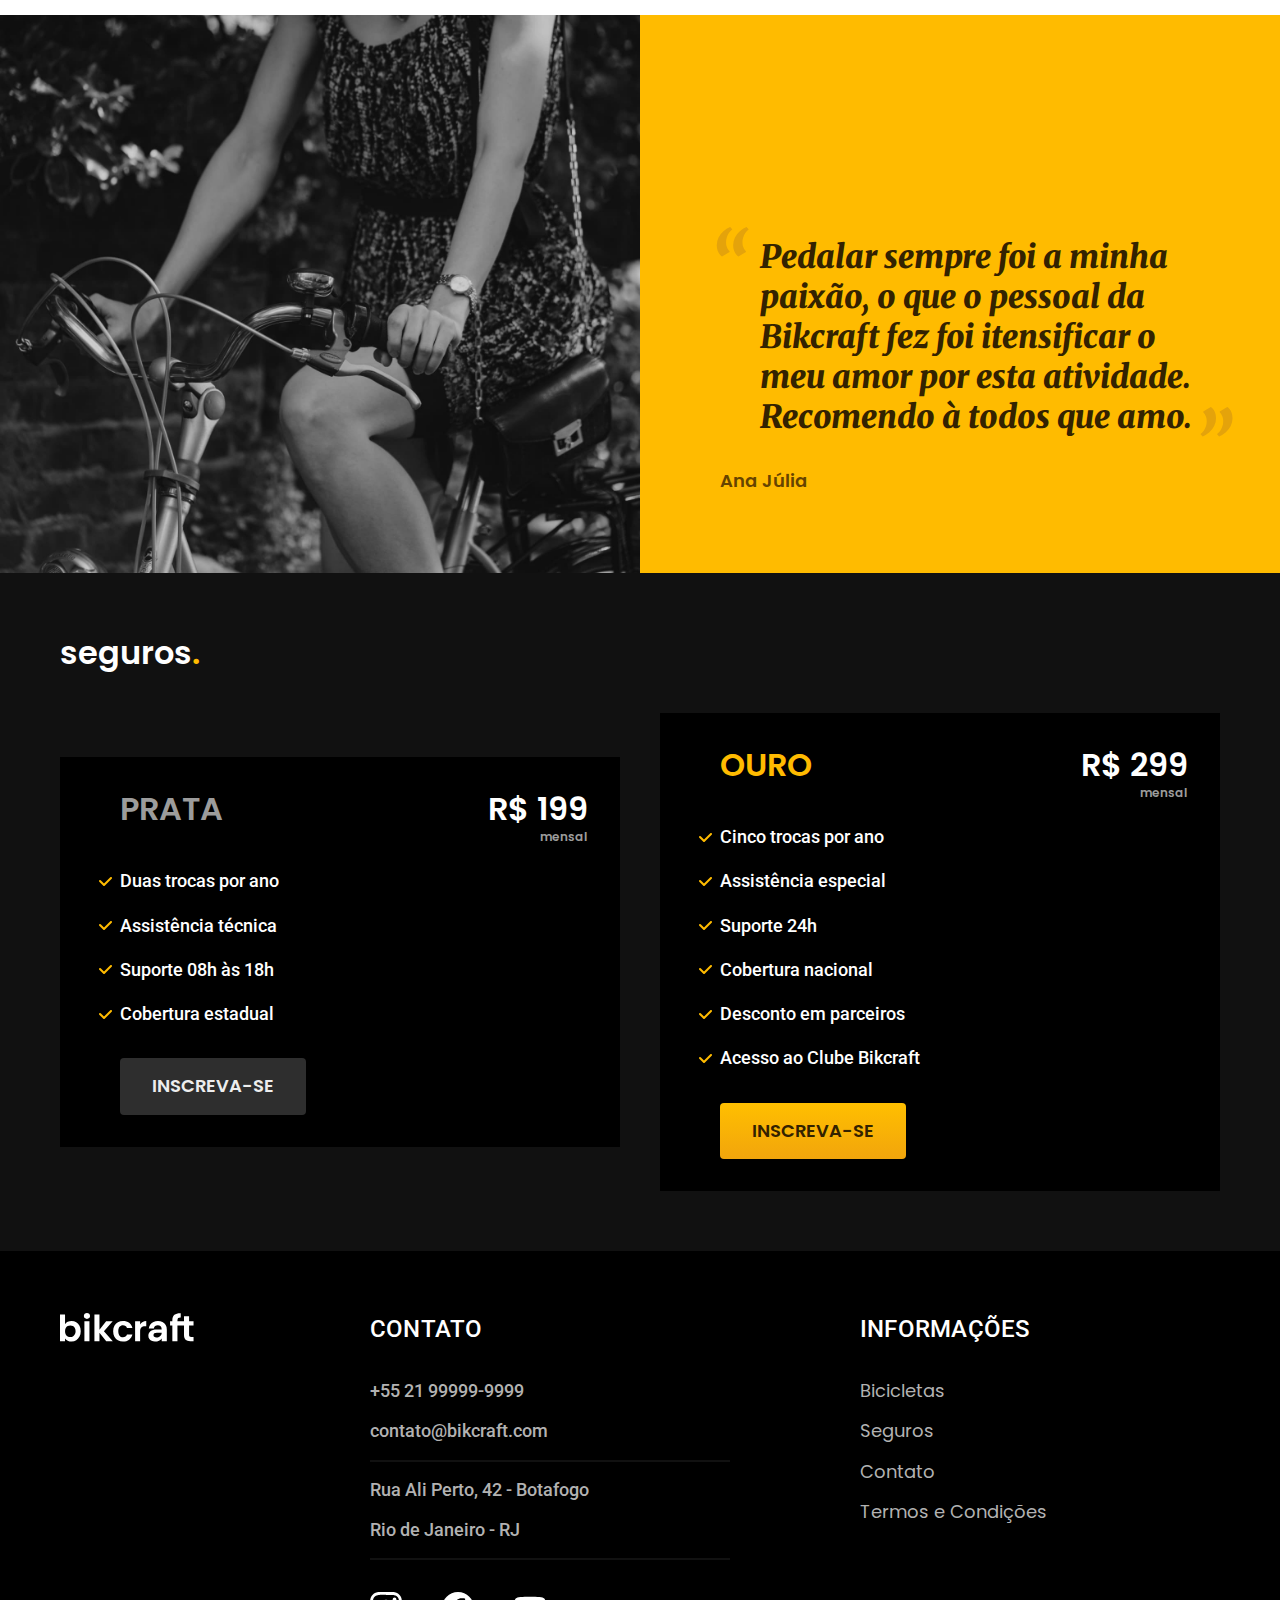
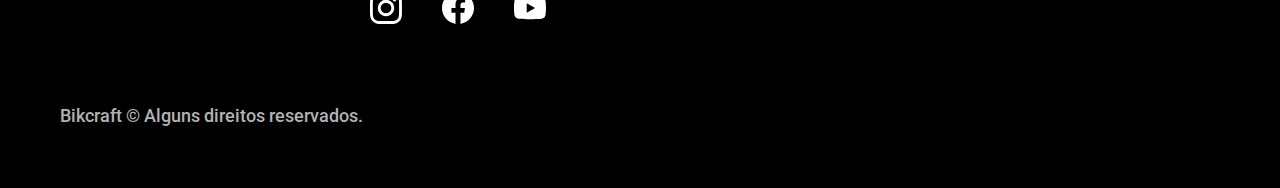
==== commit 6ee8eb11: "pequenos ajustes" ====
--- a/index.html
+++ b/index.html
@@ -167,12 +167,12 @@
                 <ul class="font-1-m cor-5">
                     <li><a href="./bicicletas.html">Bicicletas</a></li>
                     <li><a href="./seguros.html">Seguros</a></li>
-                    <li><a href="./contato.html">Contatos</a></li>
+                    <li><a href="./contato.html">Contato</a></li>
                     <li><a href="./termos.html">Termos e Condições</a></li>
                 </ul>
             </div>
+            <p class="footer-copy font-2-m cor-5">Bikcraft © Alguns direitos reservados.</p>
         </div>
-        <p class="footer-copy font-2-m cor-5">Bikcraft © Alguns direitos reservados</p>
     </footer>
 </body>
 </html>--- a/css/style.css
+++ b/css/style.css
@@ -16,6 +16,7 @@
 
 /* Bicicletas */
 @import "./bicicletas/bicicletas-lista.css";
+@import "./bicicletas/bicicletas.css";
 
 /* Seguros */
 @import "./seguros/seguros.css";
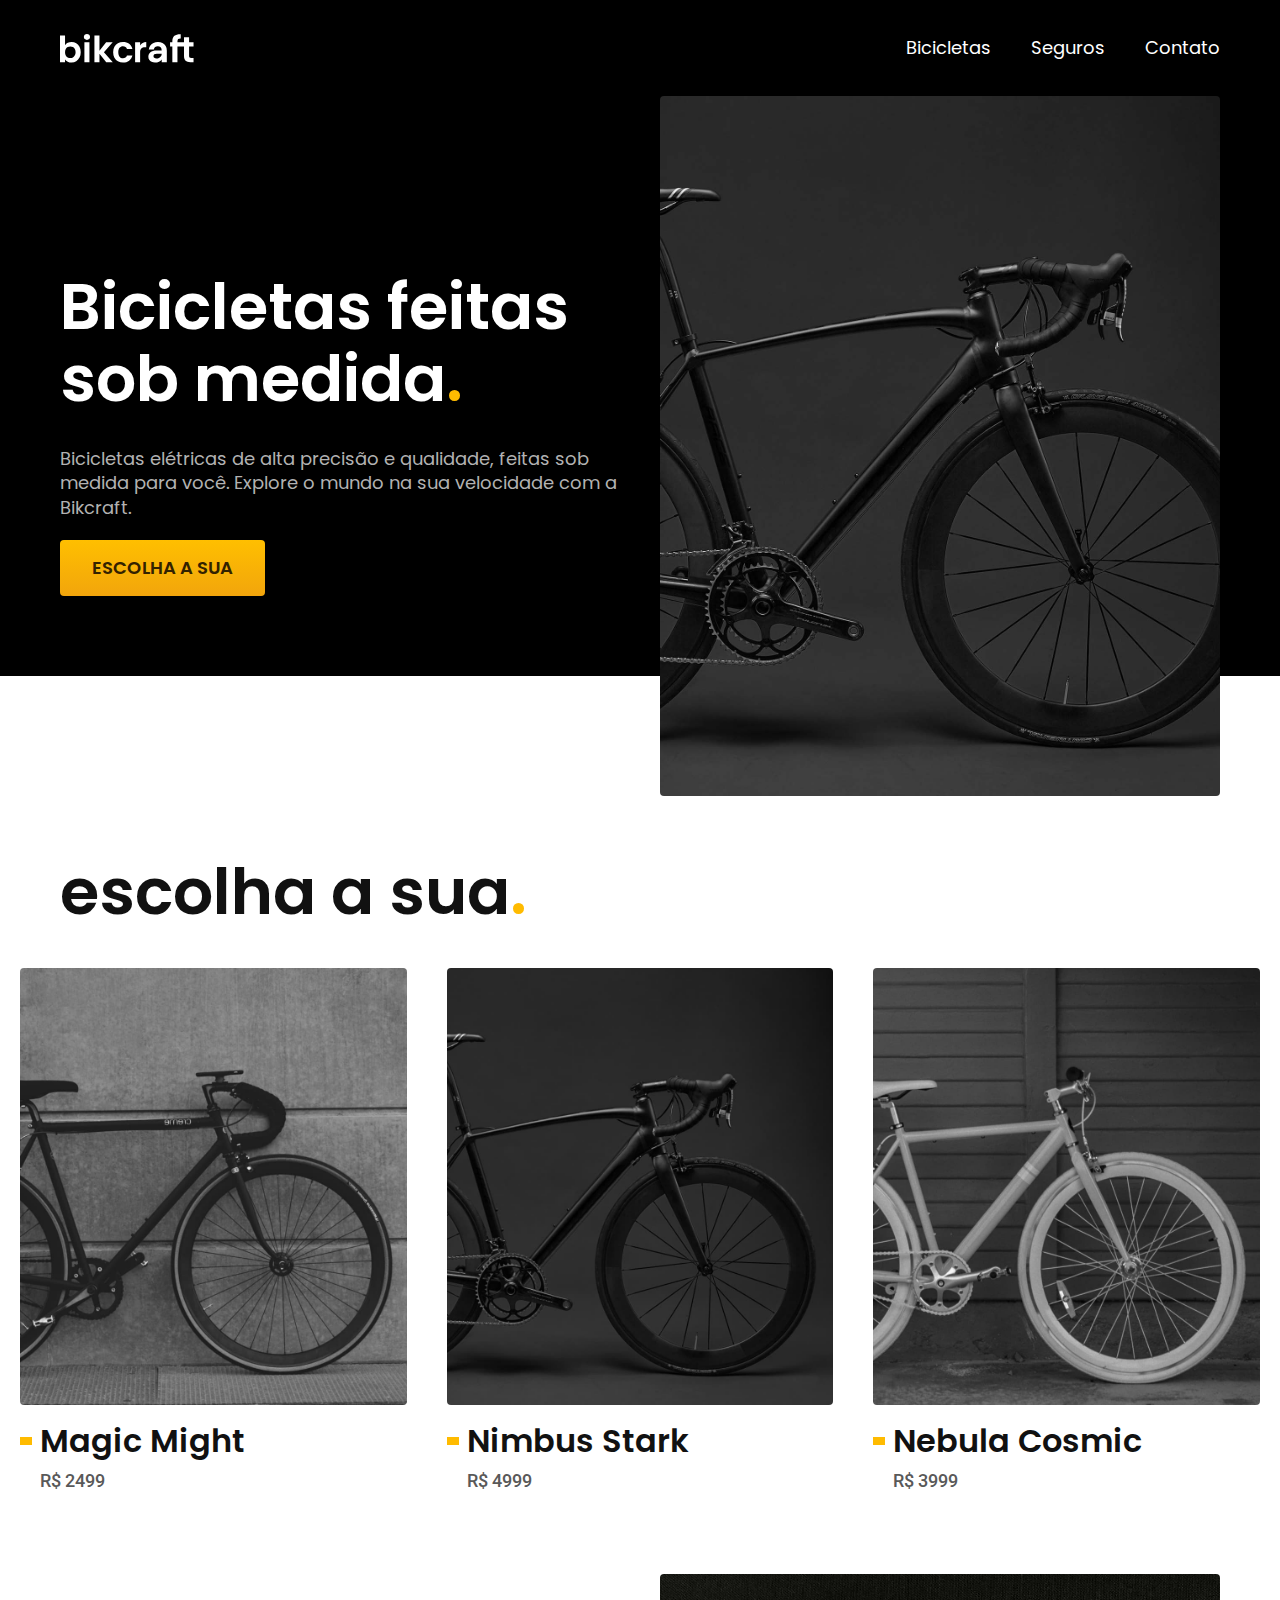
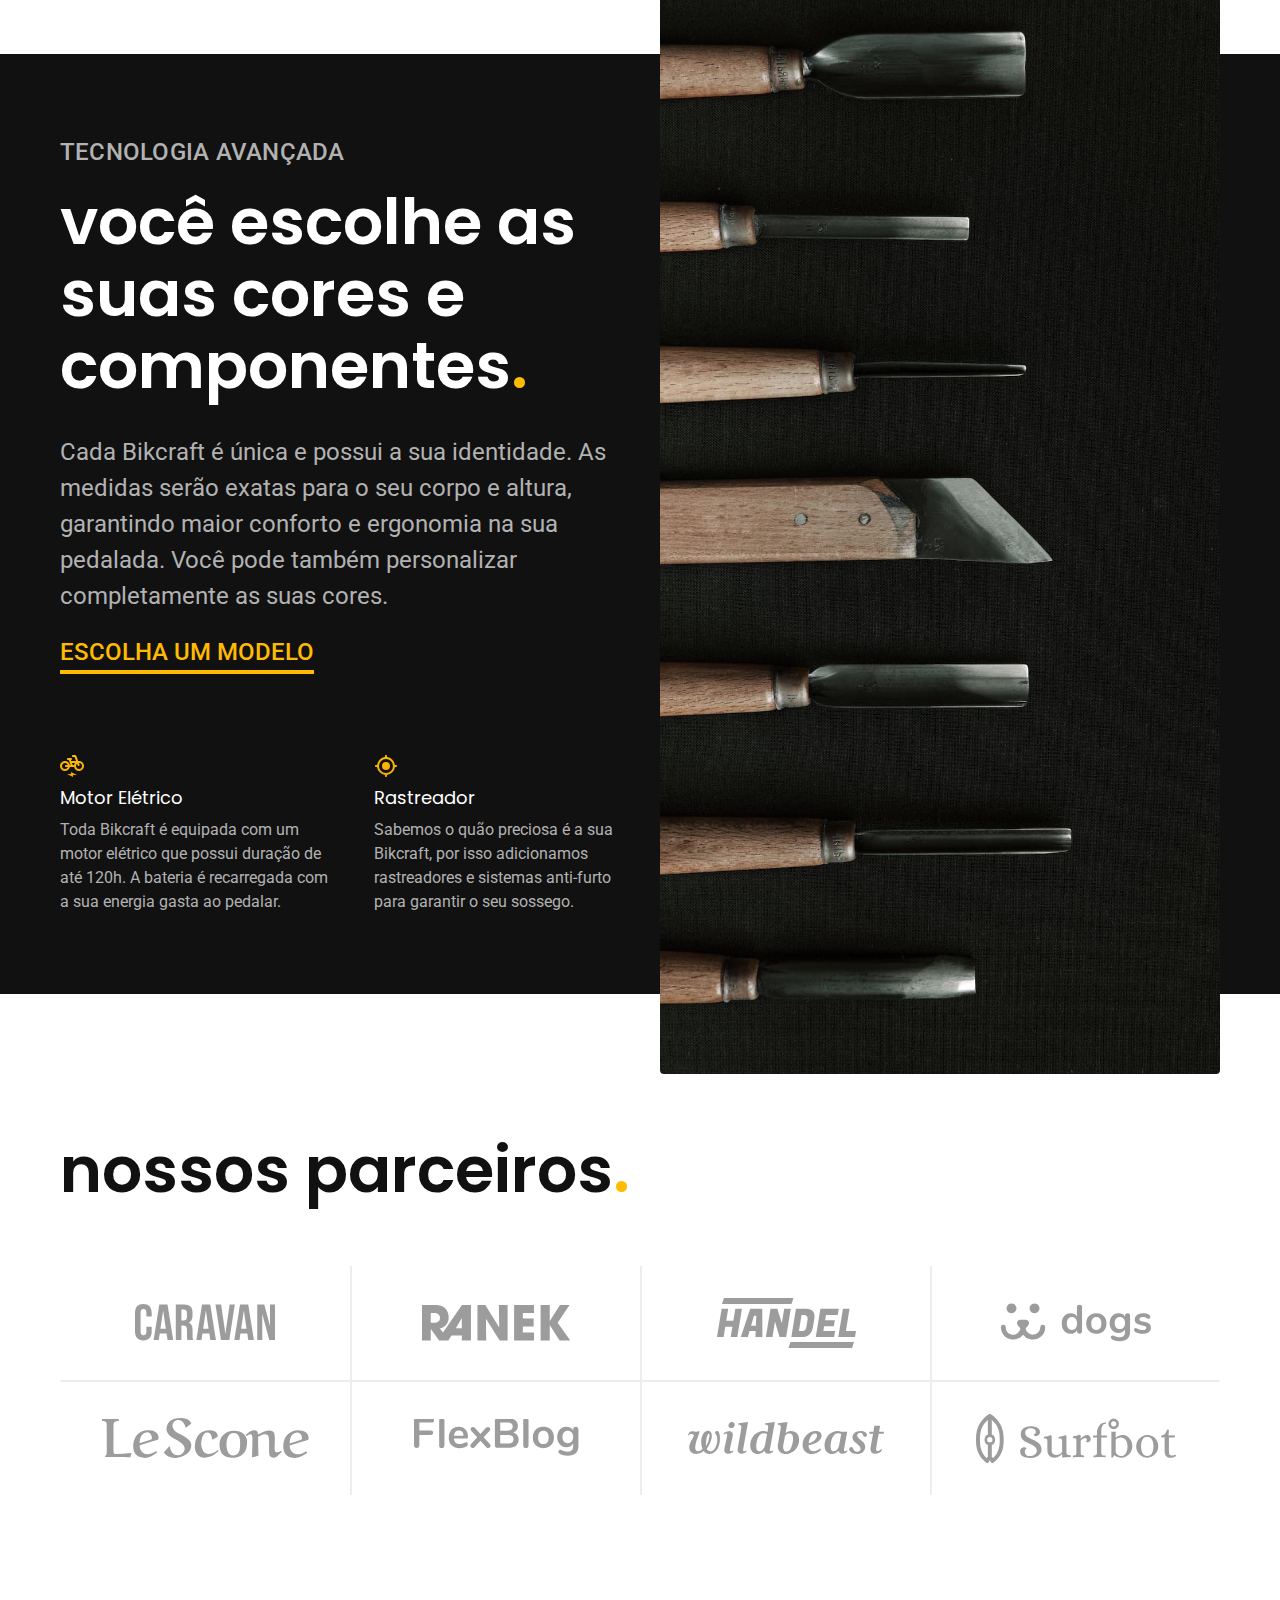
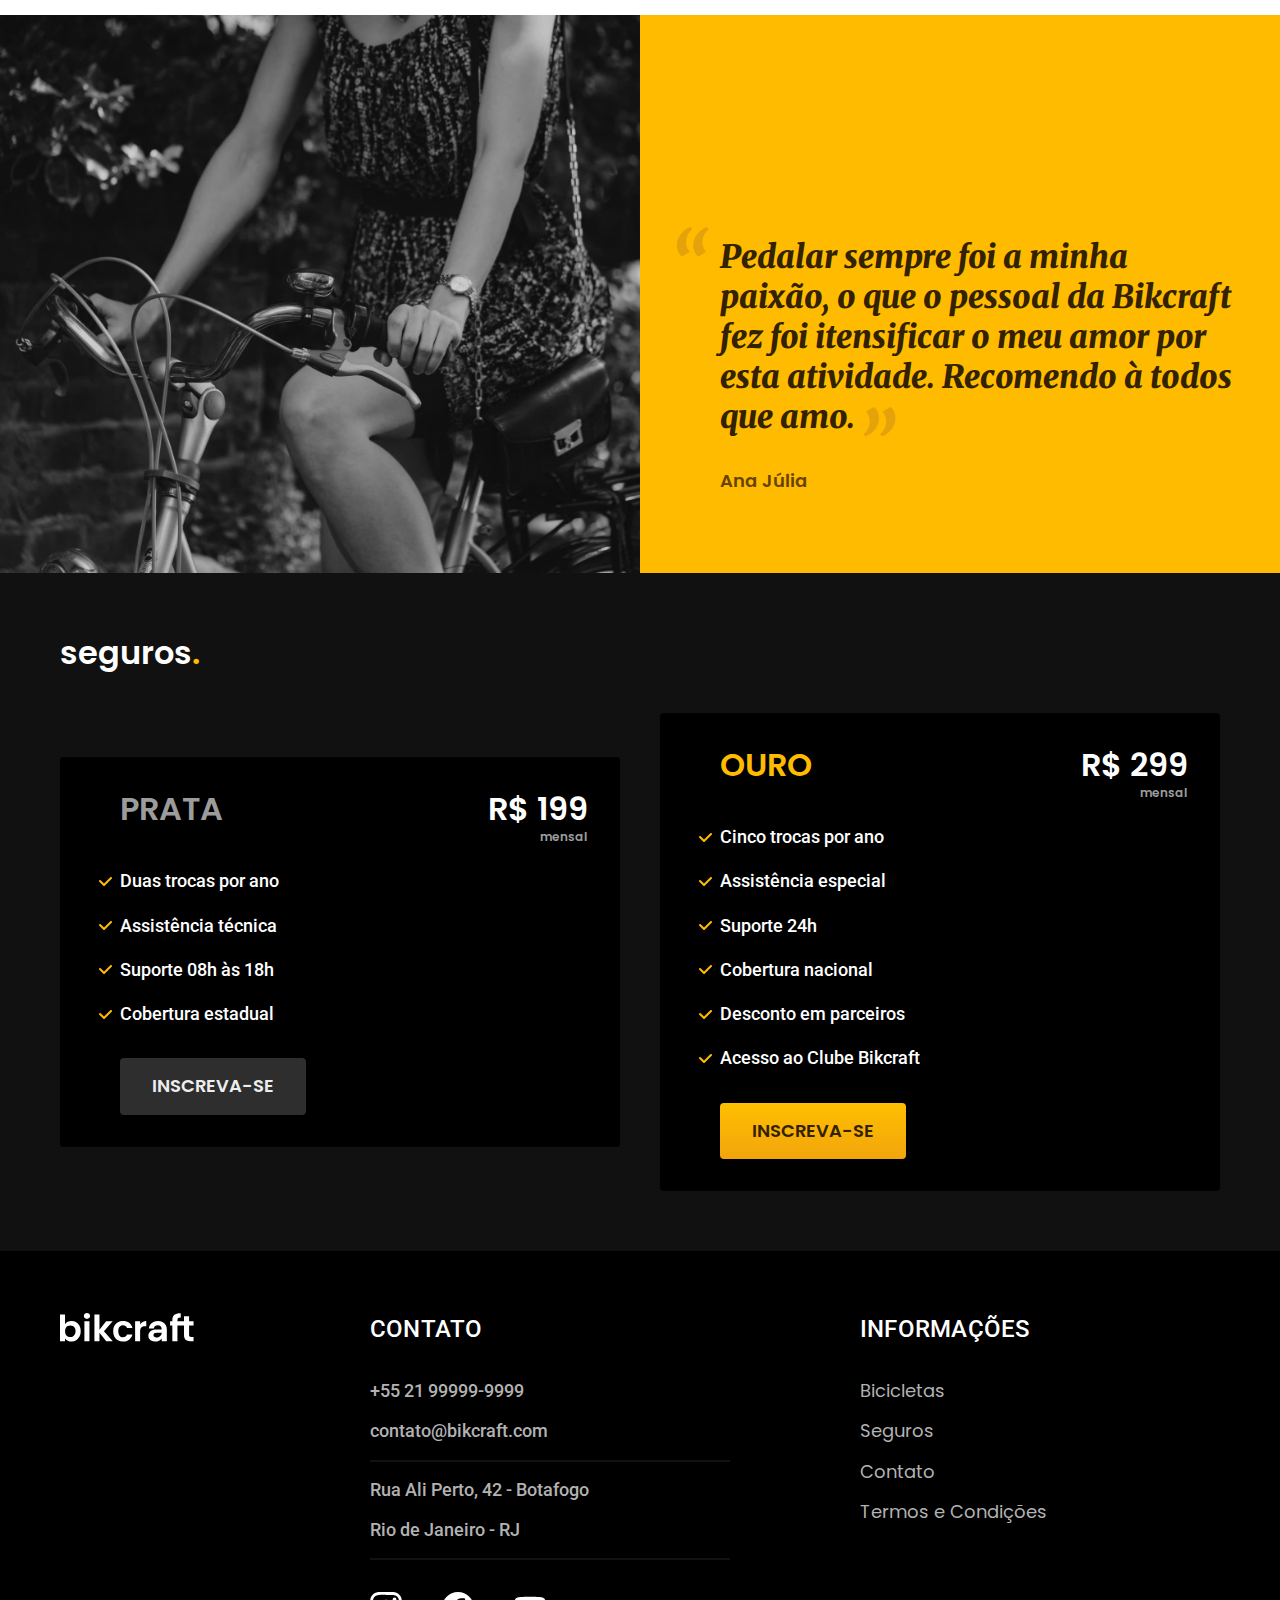
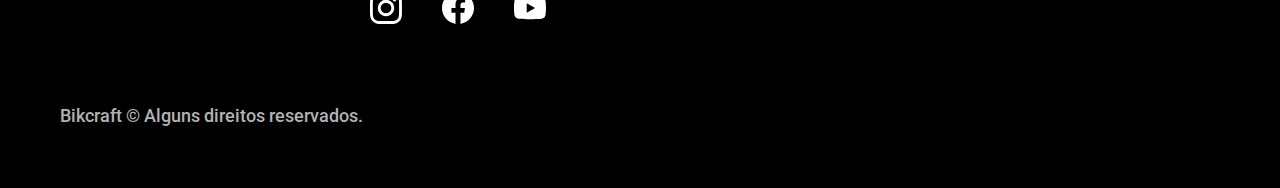
==== commit 7ba1faea: "bicicleta-interna-5" ====
--- a/index.html
+++ b/index.html
@@ -43,21 +43,21 @@
         <h2 class="font-1-xxl container">escolha a sua<span class="cor-p1">.</span></h2>
         <ul>
             <li>
-                <a href="./bicicletas.html">
+                <a href="./bicicletas/magic.html">
                     <img src="./img/bicicletas/magic-home.jpg" alt="Bicicleta Magic Might">
                     <h3 class="font-1-xl">Magic Might</h3>
                     <span class="font-2-m cor-8">R$ 2499</span>
                 </a>
             </li>
             <li>
-                <a href="./bicicletas.html">
+                <a href="./bicicletas/nimbus.html">
                     <img src="./img/bicicletas/nimbus-home.jpg" alt="Bicicleta Nimbus Stark">
                     <h3 class="font-1-xl">Nimbus Stark</h3>
                     <span class="font-2-m cor-8">R$ 4999</span>
                 </a>
             </li>
             <li>
-                <a href="./bicicletas.html">
+                <a href="./bicicletas/nebula.html">
                     <img src="./img/bicicletas/nebula-home.jpg" alt="Bicicleta Nebula Cosmic">
                     <h3 class="font-1-xl">Nebula Cosmic</h3>
                     <span class="font-2-m cor-8">R$ 3999</span>
--- a/css/style.css
+++ b/css/style.css
@@ -18,8 +18,14 @@
 @import "./bicicletas/bicicletas-lista.css";
 @import "./bicicletas/bicicletas.css";
 
+/* Bicicleta */
+@import "./bicicleta/bicicleta.css";
+@import "./bicicleta/seguro.css";
+
 /* Seguros */
 @import "./seguros/seguros.css";
+@import "./seguros/vantagens.css";
+@import "./seguros/perguntas.css";
 
 /* Termos */
 @import "./termos/termos.css";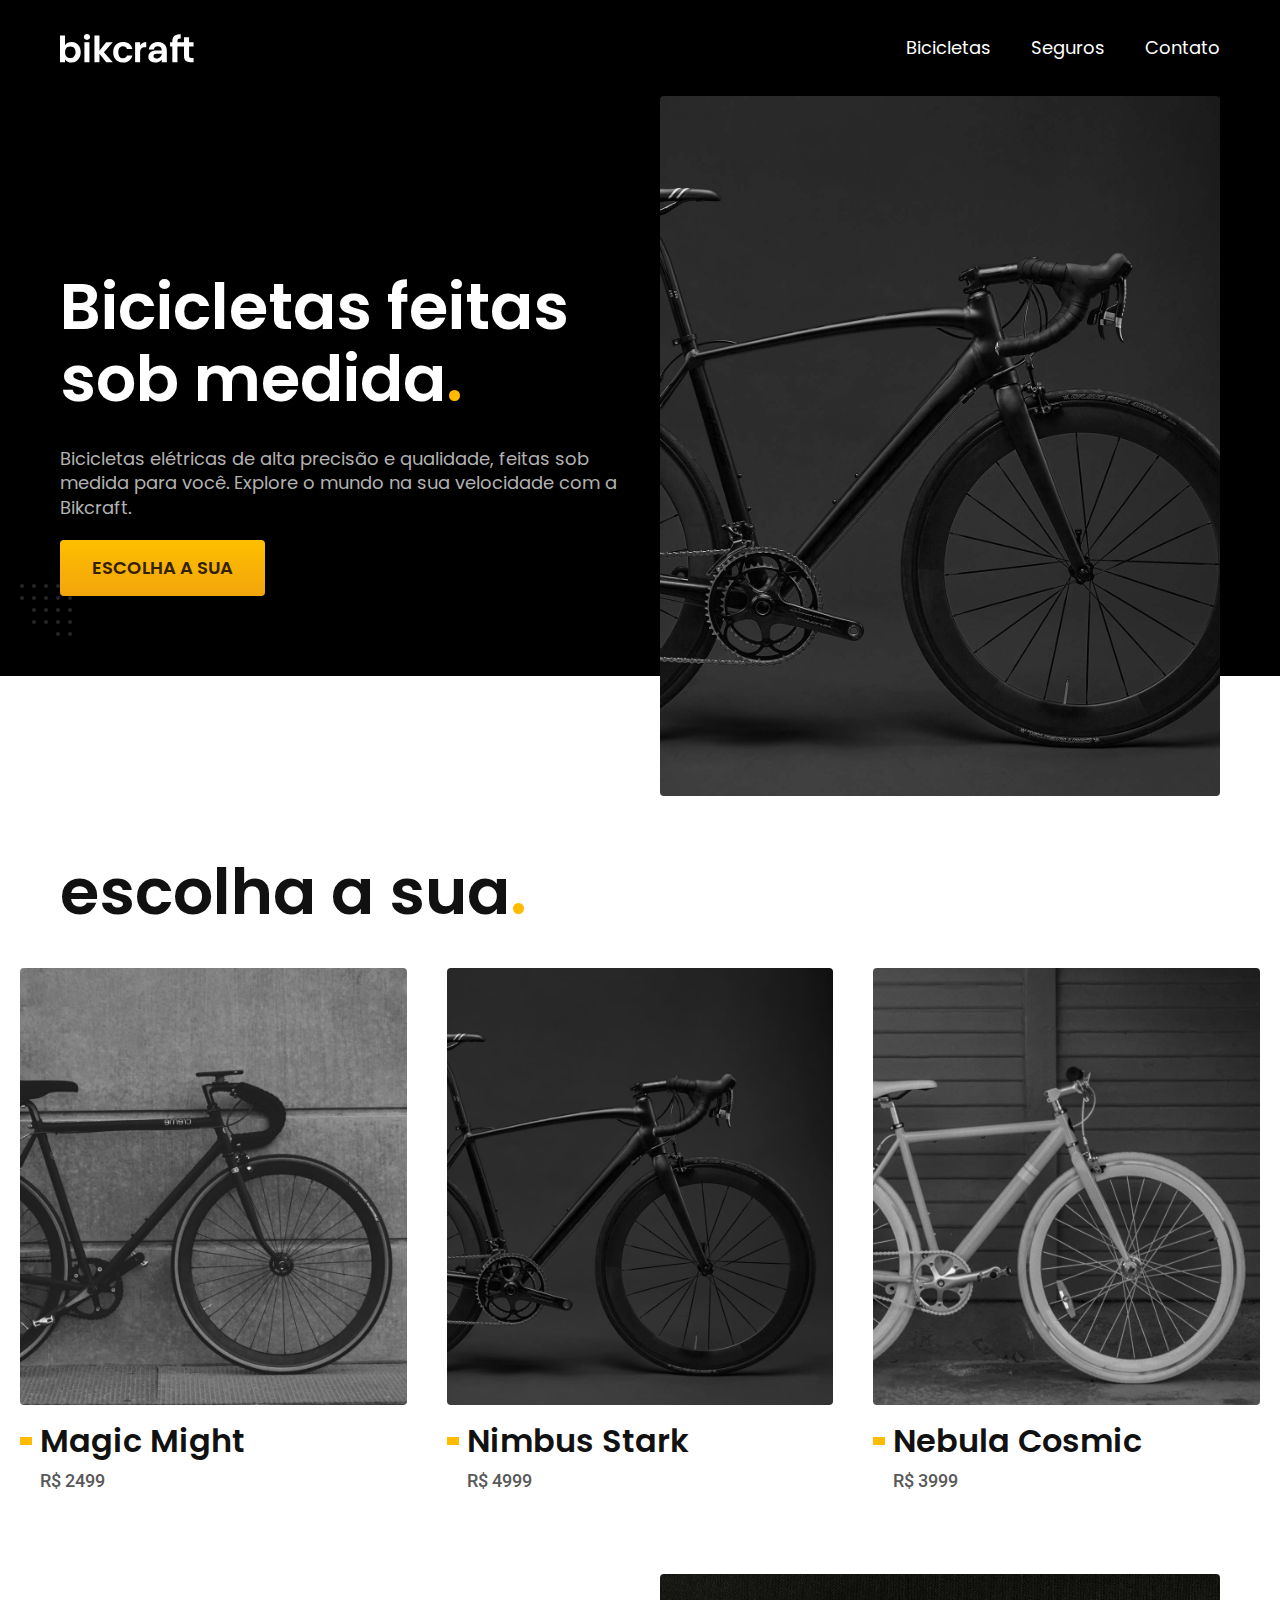
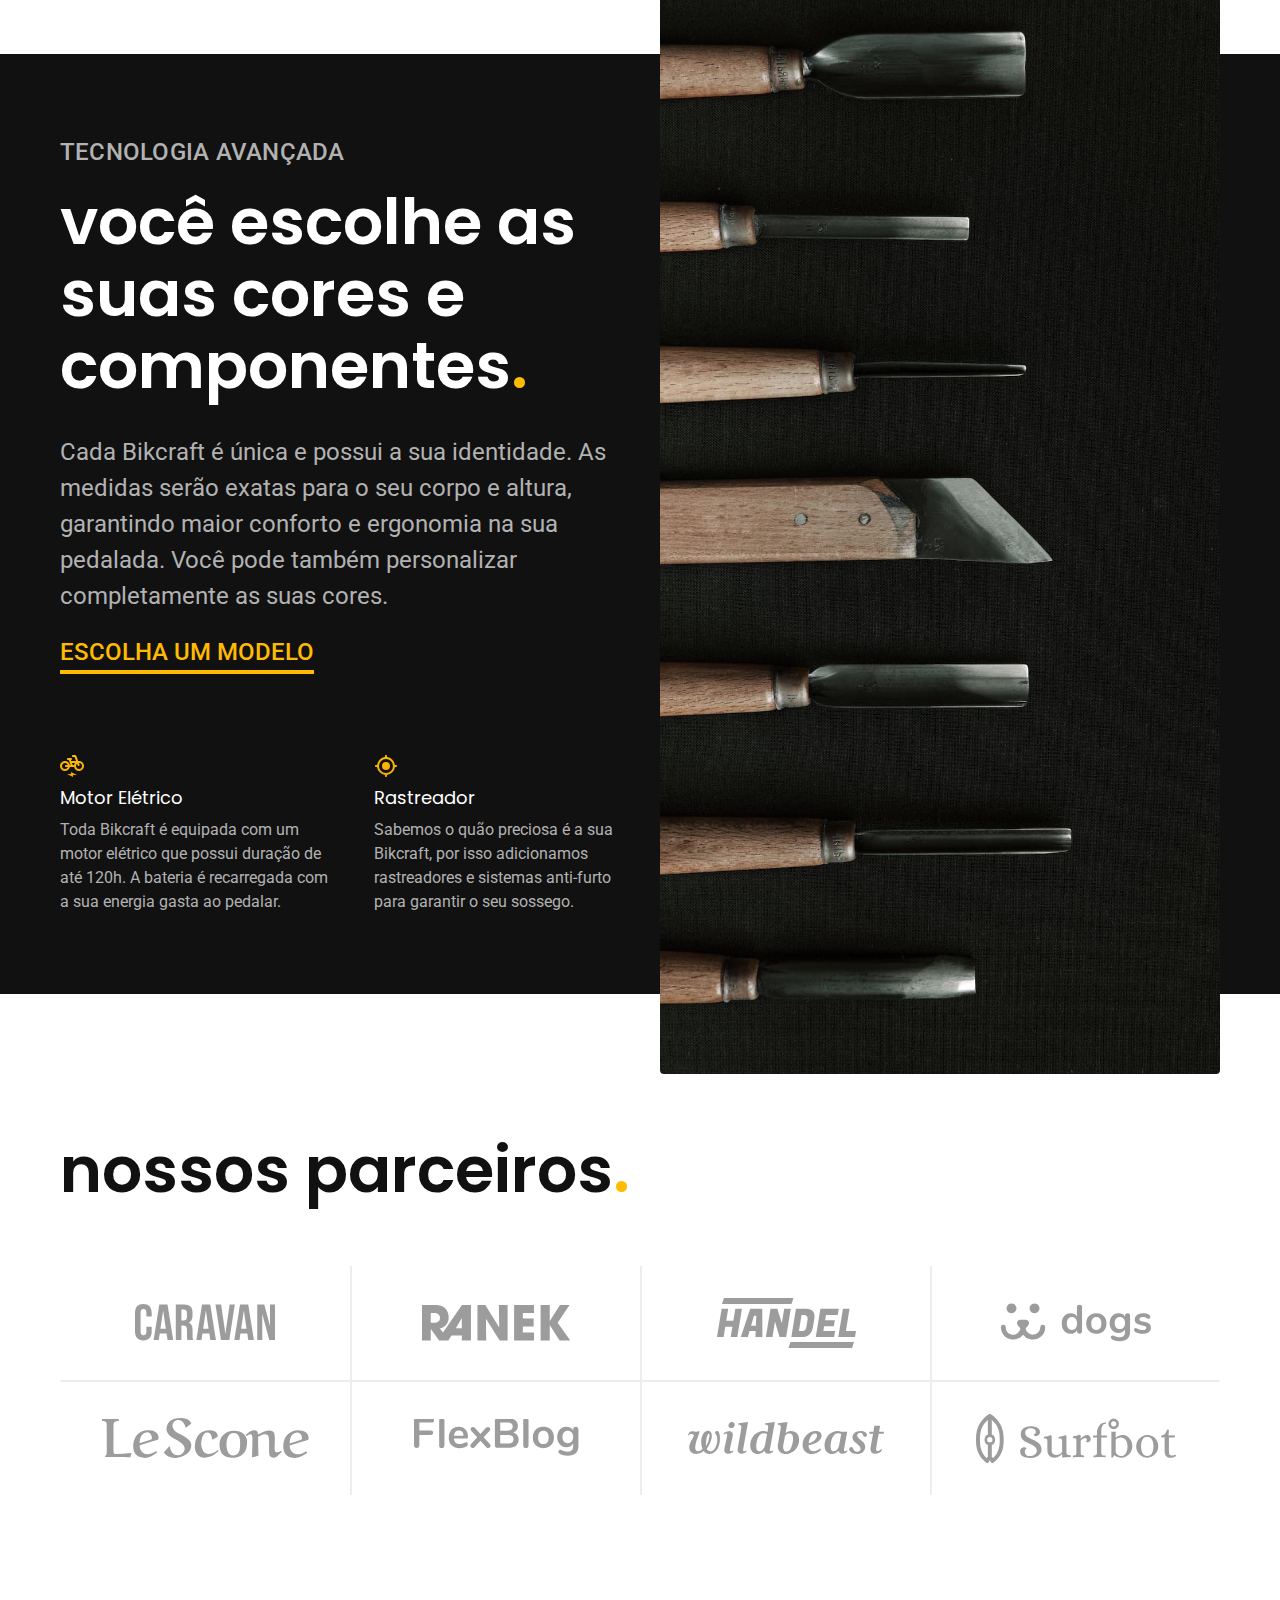
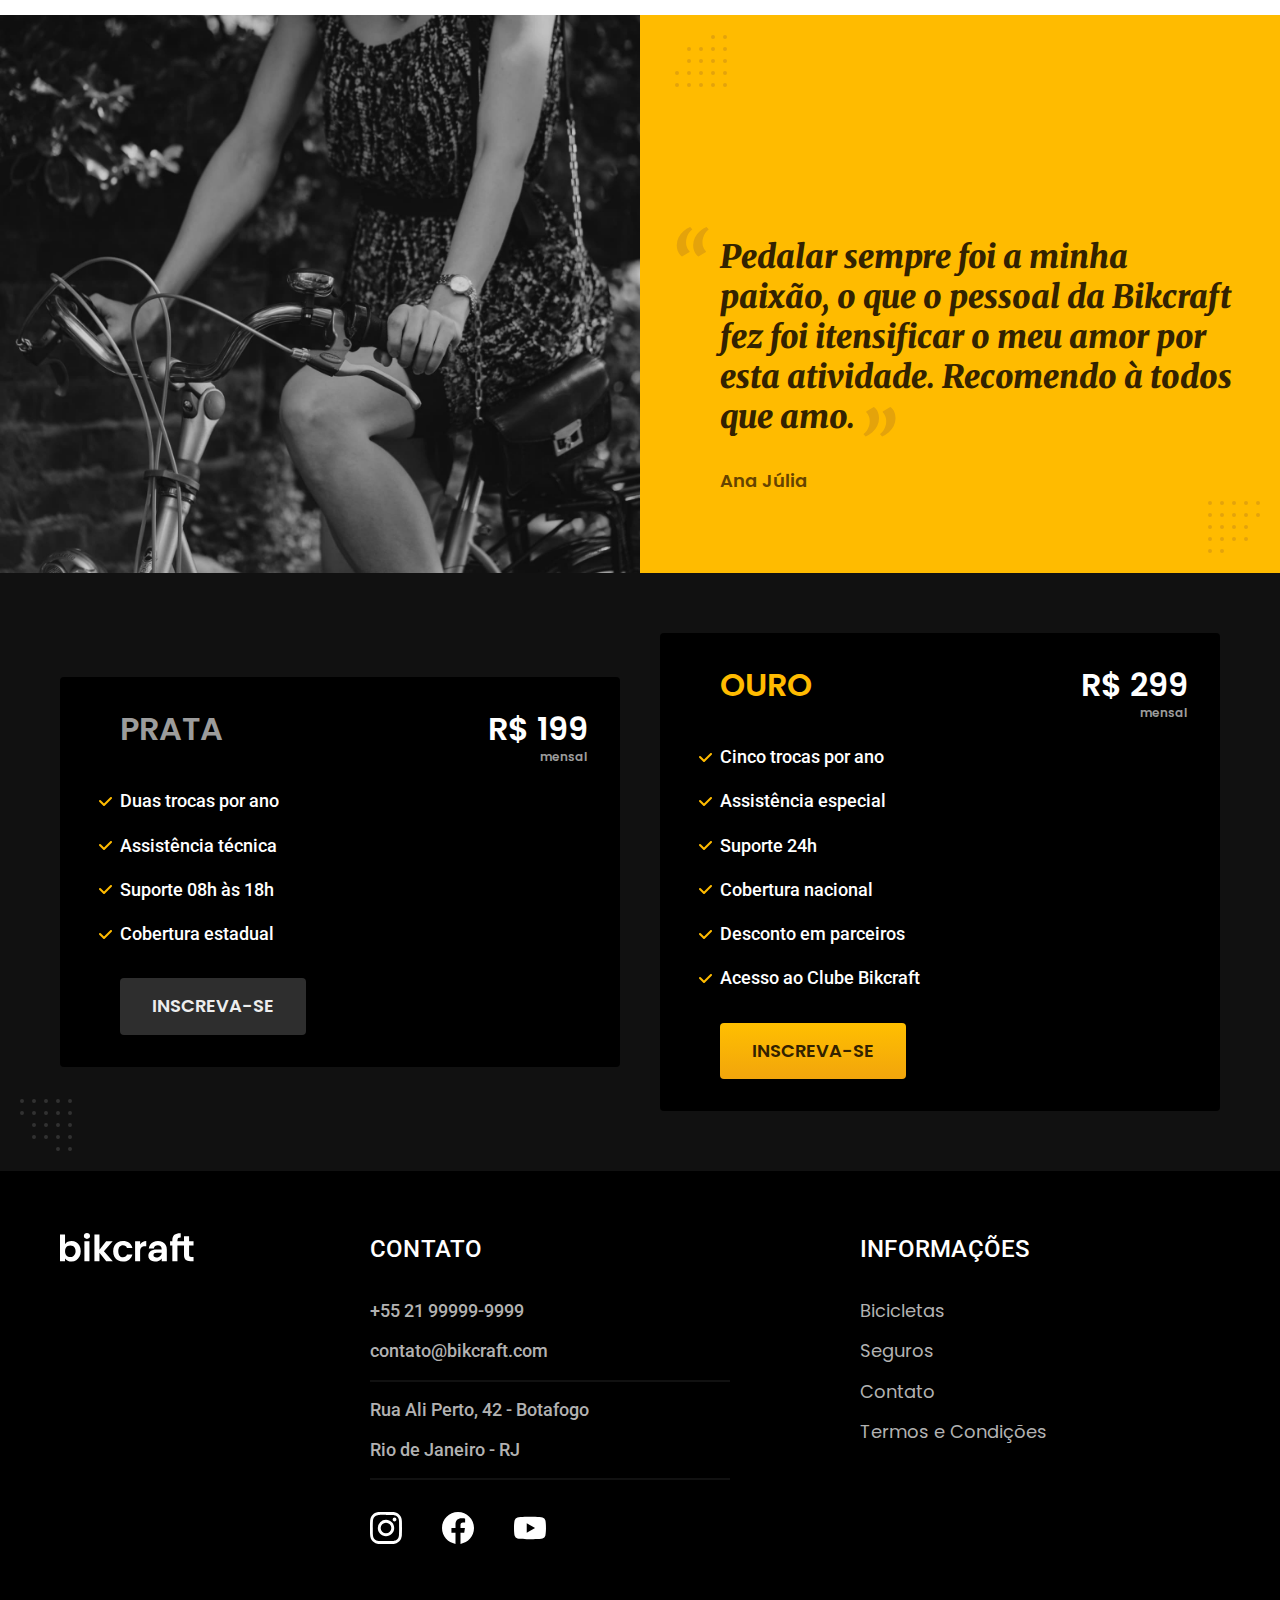
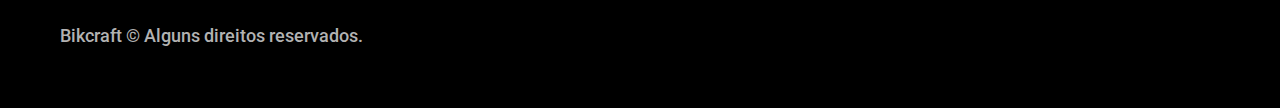
==== commit 94634e51: "animacoes" ====
--- a/index.html
+++ b/index.html
@@ -30,12 +30,12 @@
     <main class="introducao-bg">
         <div class="introducao container">
             <div class="introducao-conteudo">
-                <h1 class="font-1-xxl cor-0">Bicicletas feitas sob medida<span class="cor-p1">.</span></h1>
-                <p class="font-1-m cor-5">Bicicletas elétricas de alta precisão e qualidade, feitas sob medida para você. Explore o mundo na sua velocidade com a Bikcraft.</p>
-                <a class="botao" href="./bicicletas.html">Escolha a sua</a>
+                <h1 class="font-1-xxl cor-0 fadeInDown" data-anime="200">Bicicletas feitas sob medida<span class="cor-p1">.</span></h1>
+                <p class="font-1-m cor-5 fadeInDown" data-anime="400">Bicicletas elétricas de alta precisão e qualidade, feitas sob medida para você. Explore o mundo na sua velocidade com a Bikcraft.</p>
+                <a class="botao fadeInDown" data-anime="600" href="./bicicletas.html">Escolha a sua</a>
             </div>
             <div class="introducao-imagem">
-                <img src="./img/fotos/introducao.jpg" alt="Bicicleta elétrica preta.">
+                <img class="fadeInDown" src="./img/fotos/introducao.jpg" data data-anime="800" alt="Bicicleta elétrica preta.">
             </div>
         </div>
     </main>
@@ -110,40 +110,39 @@
         <div class="depoimento-conteudo">
             <blockquote class="font-1-xl cor-p5">
                 <p>
-                Pedalar sempre foi a minha paixão, o que o pessoal da Bikcraft fez foi itensificar o meu amor por esta atividade. Recomendo à todos que amo.
+                    Pedalar sempre foi a minha paixão, o que o pessoal da Bikcraft fez foi itensificar o meu amor por esta atividade. Recomendo à todos que amo.
                 </p>
-        </blockquote>
+            </blockquote>
             <span class="font-1-m-b cor-p4">Ana Júlia</span>
         </div>
     </section>
     <article class="seguros-bg">
         <div class="seguros container">
-        <h2 class="font-1-xl cor-0 ">seguros<span class="cor-p1">.</span></h2>
-        <div class="seguros-item">
-            <h3 class="font-1-xl cor-6">PRATA</h3>
-            <span class="font-1-xl cor-0">R$ 199 <span class="font-1-xs cor-6">mensal</span></span>
-            <ul class="font-2-m cor-0">
-                <li>Duas trocas por ano</li>
-                <li>Assistência técnica</li>
-                <li>Suporte 08h às 18h</li>
-                <li>Cobertura estadual</li>
-            </ul>
-            <a href="./seguros.html" class="botao secundario">inscreva-se</a>
+            <div class="seguros-item">
+                <h3 class="font-1-xl cor-6">PRATA</h3>
+                <span class="font-1-xl cor-0">R$ 199 <span class="font-1-xs cor-6">mensal</span></span>
+                <ul class="font-2-m cor-0">
+                    <li>Duas trocas por ano</li>
+                    <li>Assistência técnica</li>
+                    <li>Suporte 08h às 18h</li>
+                    <li>Cobertura estadual</li>
+                </ul>
+                <a href="./seguros.html" class="botao secundario">inscreva-se</a>
+            </div>
+            <div class="seguros-item">
+                <h3 class="font-1-xl cor-p1">OURO</h3>
+                <span class="font-1-xl cor-0">R$ 299 <span class="font-1-xs cor-6">mensal</span></span>
+                <ul class="font-2-m cor-0">
+                    <li>Cinco trocas por ano</li>
+                    <li>Assistência especial</li>
+                    <li>Suporte 24h</li>
+                    <li>Cobertura nacional</li>
+                    <li>Desconto em parceiros</li>
+                    <li>Acesso ao Clube Bikcraft</li>
+                </ul>
+                <a href="./seguros.html" class="botao">inscreva-se</a>
+            </div>
         </div>
-        <div class="seguros-item">
-            <h3 class="font-1-xl cor-p1">OURO</h3>
-            <span class="font-1-xl cor-0">R$ 299 <span class="font-1-xs cor-6">mensal</span></span>
-            <ul class="font-2-m cor-0">
-                <li>Cinco trocas por ano</li>
-                <li>Assistência especial</li>
-                <li>Suporte 24h</li>
-                <li>Cobertura nacional</li>
-                <li>Desconto em parceiros</li>
-                <li>Acesso ao Clube Bikcraft</li>
-            </ul>
-            <a href="./seguros.html" class="botao">inscreva-se</a>
-        </div>
-    </div>
     </article>
     <footer class="footer-bg">
         <div class="footer container">
@@ -157,9 +156,15 @@
                     <li>Rio de Janeiro - RJ</li>
                 </ul>
                 <div class="footer-redes">
-                    <img src="./img/redes/instagram.svg" alt="Instagram">
-                    <img src="./img/redes/facebook.svg" alt="Facebook">
-                    <img src="./img/redes/youtube.svg" alt="YouTube">
+                    <a href="./">
+                        <img src="./img/redes/instagram.svg" alt="Instagram">
+                    </a>
+                    <a href="./">
+                        <img src="./img/redes/facebook.svg" alt="Facebook">
+                    </a>
+                    <a href="./">
+                        <img src="./img/redes/youtube.svg" alt="YouTube">
+                    </a>
                 </div>
             </div>
             <div class="footer-informacoes">
@@ -174,5 +179,8 @@
             <p class="footer-copy font-2-m cor-5">Bikcraft © Alguns direitos reservados.</p>
         </div>
     </footer>
+    <script src="./js/plugins/simple-anime.js"></script>
+    <script src="./js/script.js"></script>
 </body>
+
 </html>--- a/css/style.css
+++ b/css/style.css
@@ -7,6 +7,8 @@
 @import "./utilidades/tipografia.css";
 @import "./utilidades/cores.css";
 @import "./utilidades/componentes.css";
+@import "./utilidades/formulario.css";
+@import "./utilidades/animacoes.css";
 
 /* Home */
 @import "./home/introducao.css";
@@ -27,5 +29,12 @@
 @import "./seguros/vantagens.css";
 @import "./seguros/perguntas.css";
 
+/* Contato */
+@import "./contato/contato.css";
+@import "./contato/lojas.css";
+
+/* Orçamento */
+@import "./orcamento/orcamento.css";
+
 /* Termos */
 @import "./termos/termos.css";